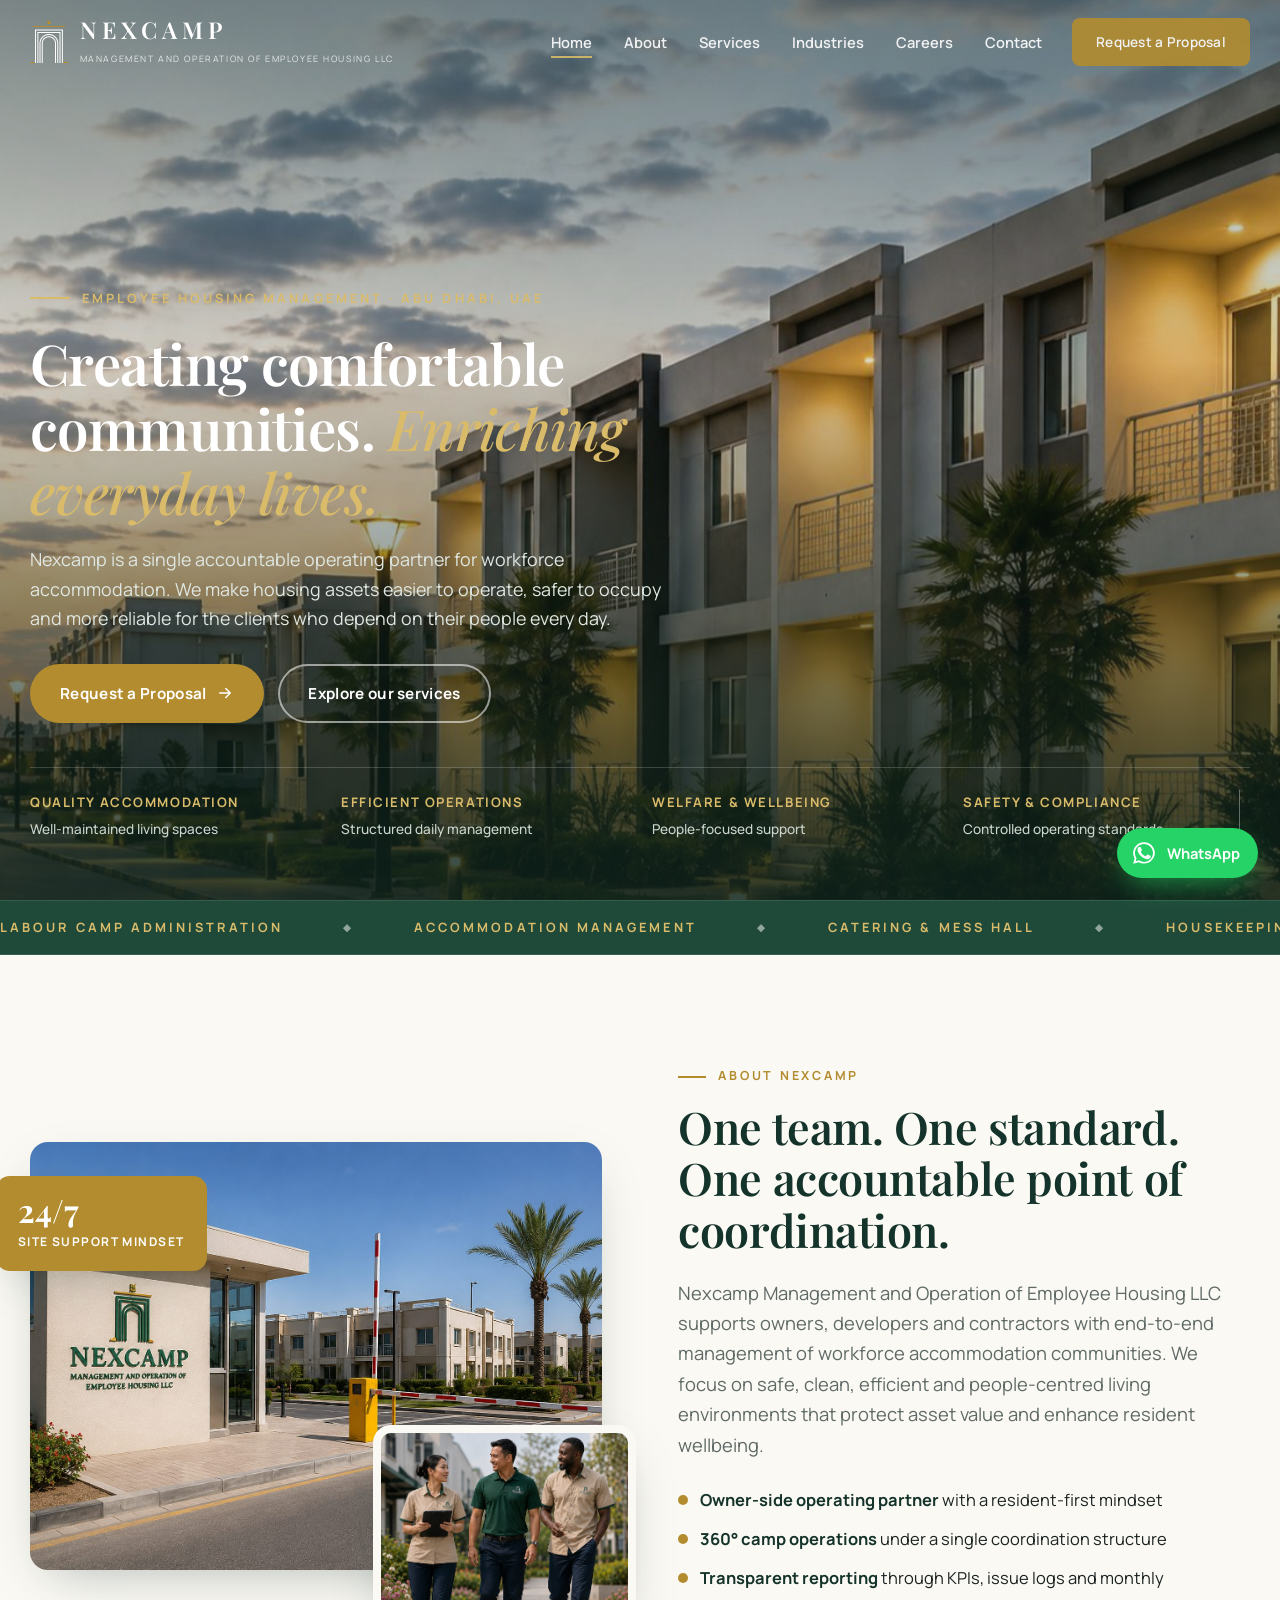
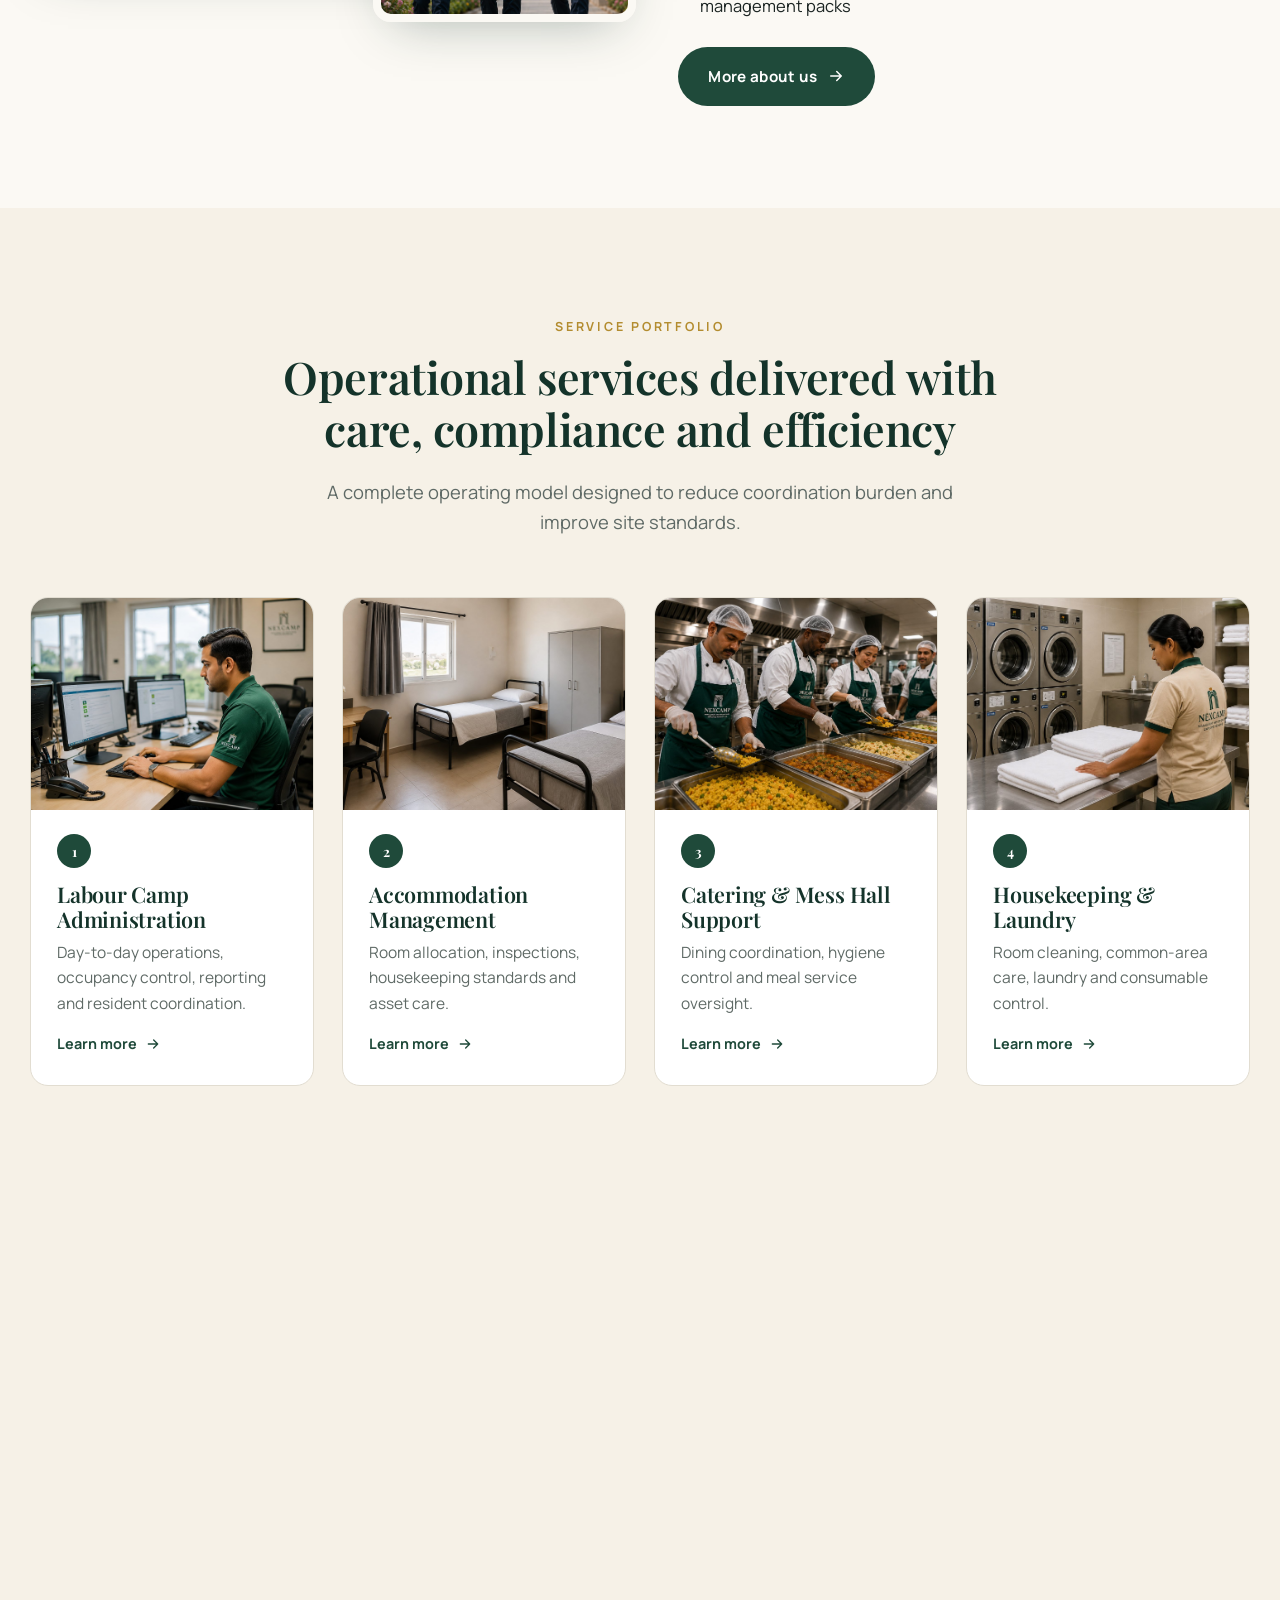
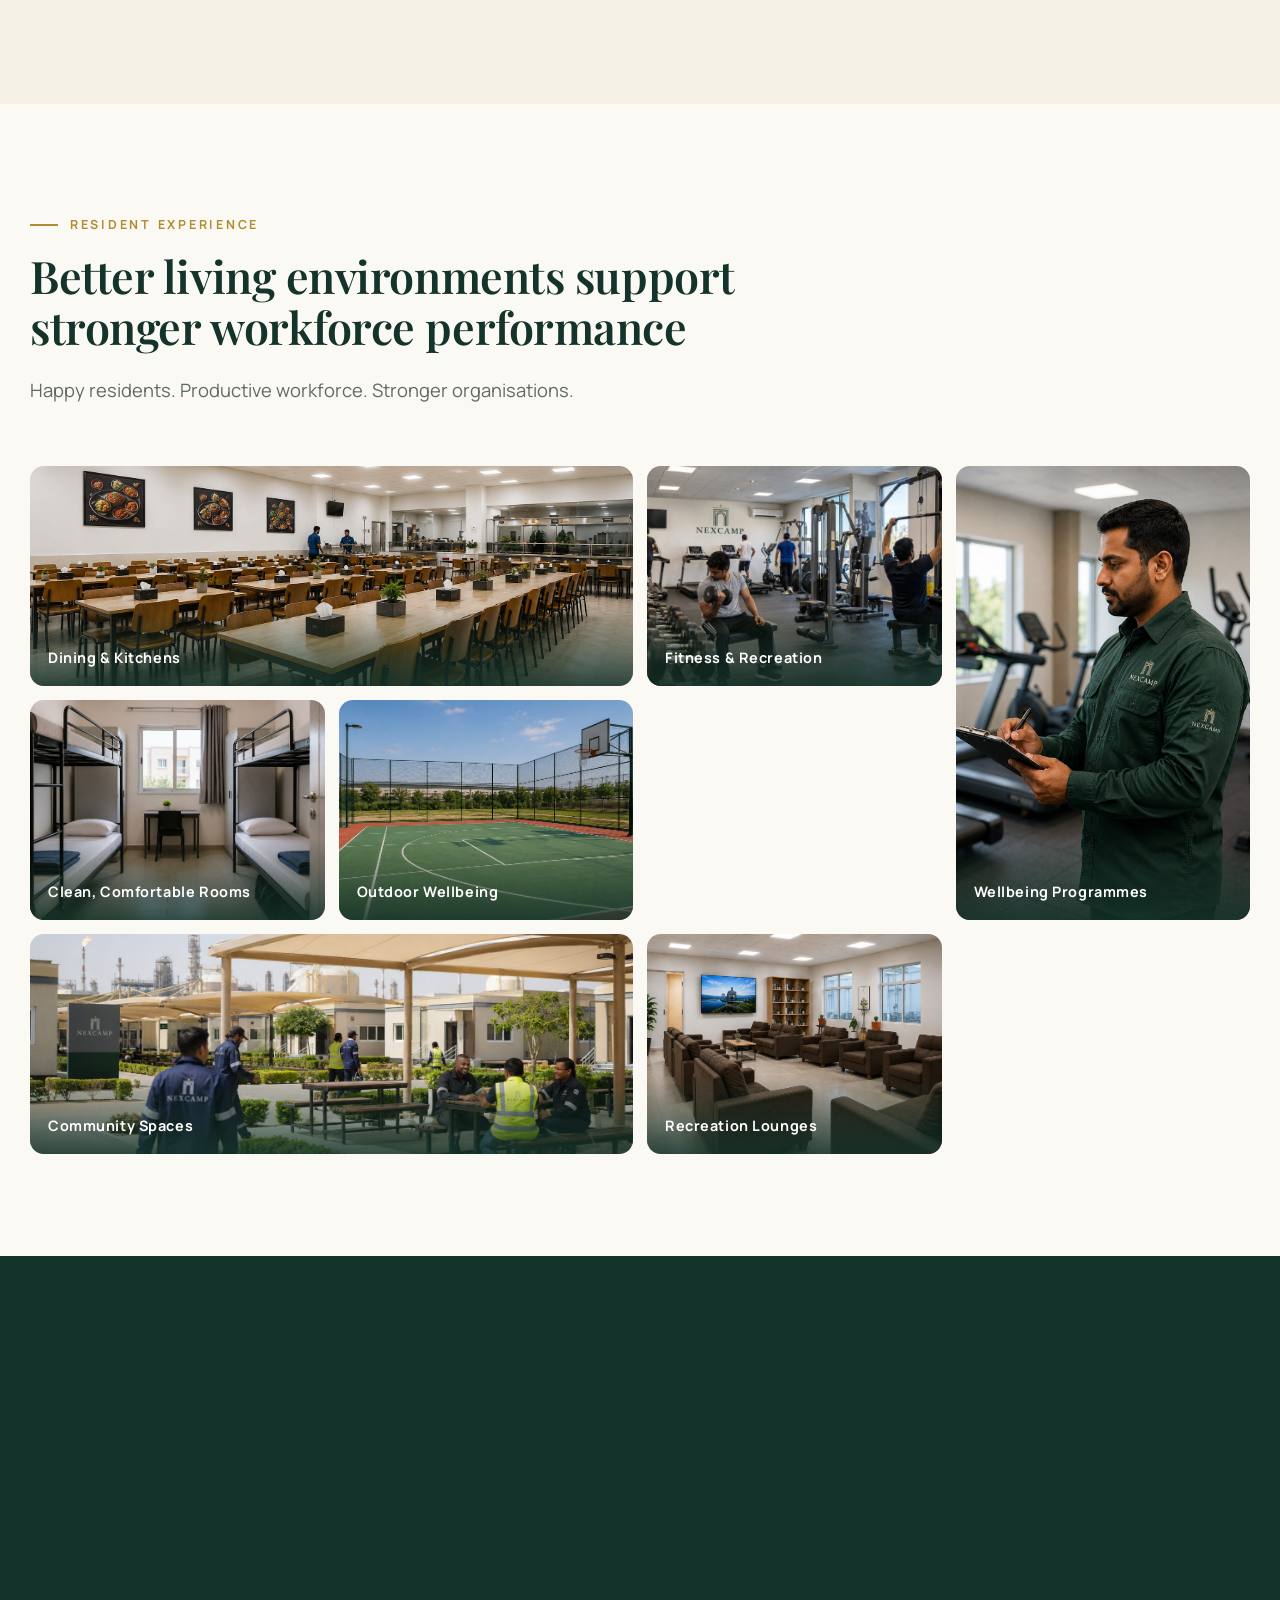
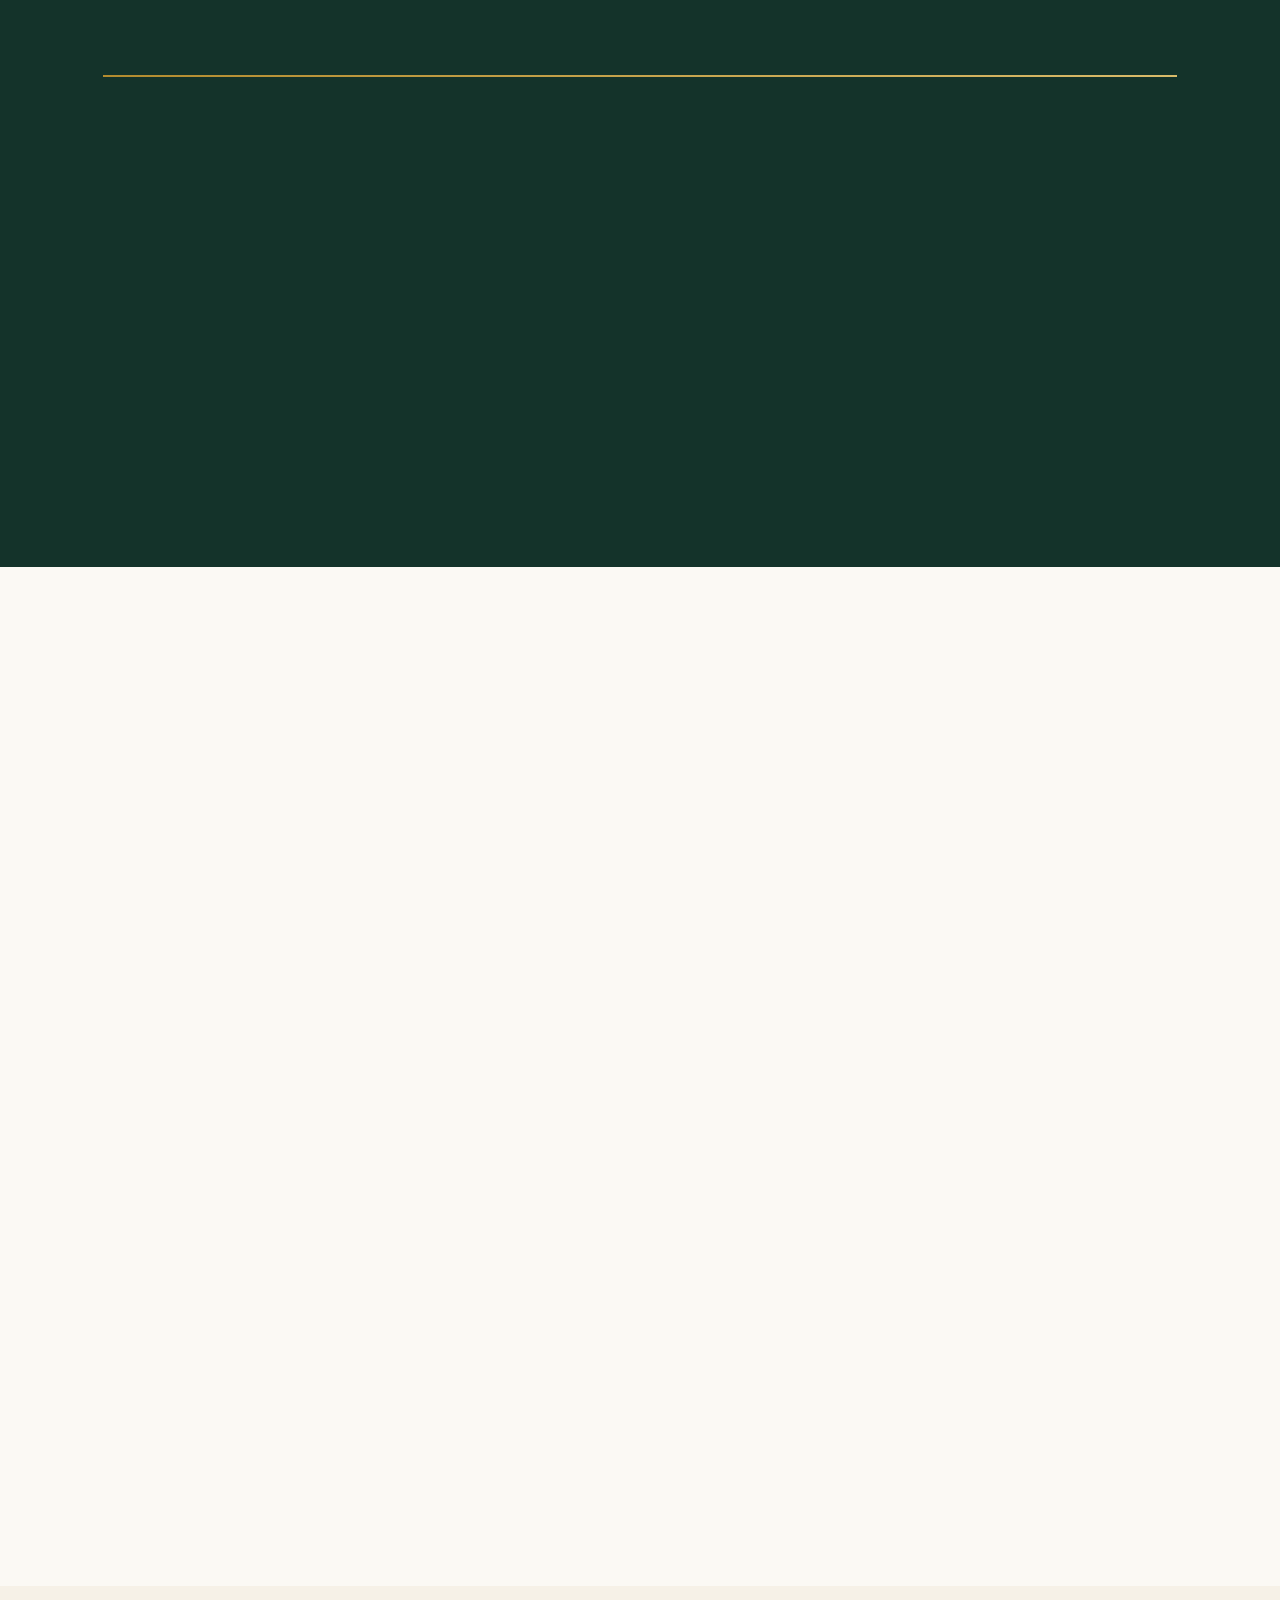
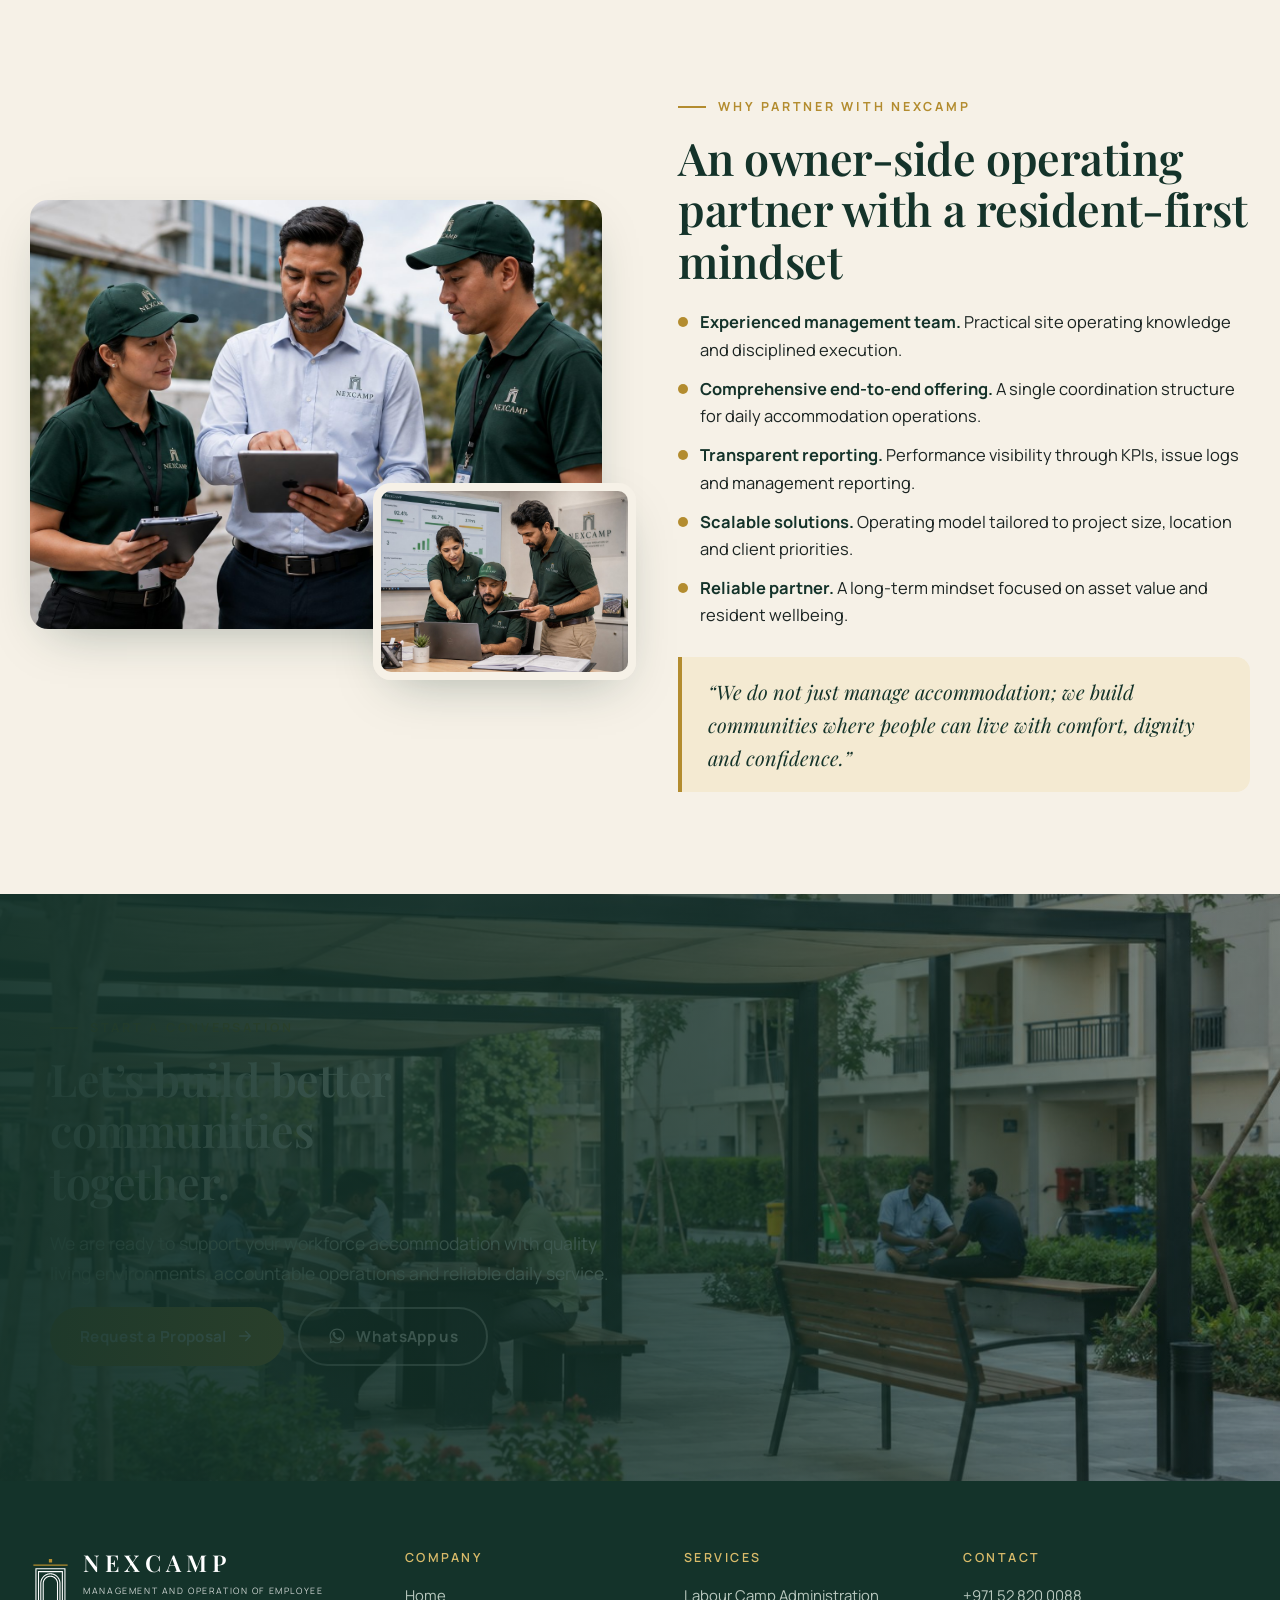
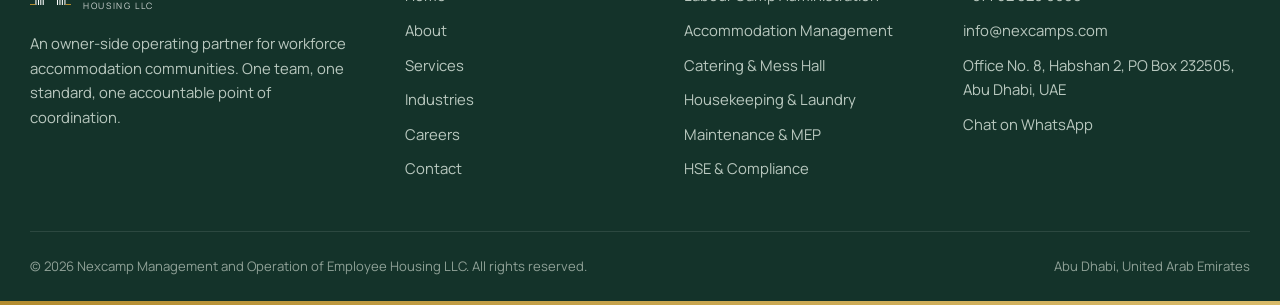
==== index.html @ 1eb3a74e "Nexcamp website launch" ====
<!DOCTYPE html>
<html lang="en">
<head>
<meta charset="utf-8">
<meta name="viewport" content="width=device-width, initial-scale=1">
<title>Nexcamp | Employee Housing Management & Camp Operations, Abu Dhabi UAE</title>
<meta name="description" content="Nexcamp delivers professional management and operation of employee housing communities across the UAE: camp administration, accommodation, catering, housekeeping, maintenance, HSE, security and waste management.">
<link rel="canonical" href="https://www.nexcamps.com/">
<meta property="og:type" content="website">
<meta property="og:site_name" content="Nexcamp">
<meta property="og:title" content="Nexcamp | Employee Housing Management & Camp Operations, Abu Dhabi UAE">
<meta property="og:description" content="Nexcamp delivers professional management and operation of employee housing communities across the UAE: camp administration, accommodation, catering, housekeeping, maintenance, HSE, security and waste management.">
<meta property="og:url" content="https://www.nexcamps.com/">
<meta property="og:image" content="https://www.nexcamps.com/img/camp-1.jpg">
<meta name="twitter:card" content="summary_large_image">
<meta name="theme-color" content="#1f4a3a">
<link rel="icon" type="image/png" sizes="32x32" href="img/brand/icon-32.png">
<link rel="apple-touch-icon" href="img/brand/icon-180.png">
<link rel="preconnect" href="https://fonts.googleapis.com">
<link rel="preconnect" href="https://fonts.gstatic.com" crossorigin>
<link href="https://fonts.googleapis.com/css2?family=Manrope:wght@400;500;600;700;800&family=Playfair+Display:ital,wght@0,500;0,600;0,700;1,500&display=swap" rel="stylesheet">
<link rel="stylesheet" href="css/style.css">
<script type="application/ld+json">
{"@context":"https://schema.org","@type":"Organization","name":"Nexcamp Management and Operation of Employee Housing LLC","alternateName":"Nexcamp","url":"https://www.nexcamps.com","logo":"https://www.nexcamps.com/img/brand/logo-full.png","email":"info@nexcamps.com","telephone":"+971528200088","address":{"@type":"PostalAddress","streetAddress":"Office No. 8, Habshan 2","postOfficeBoxNumber":"232505","addressLocality":"Abu Dhabi","addressCountry":"AE"},"areaServed":"United Arab Emirates","description":"Professional employee-housing management and integrated support services for workforce accommodation communities in the UAE."}
</script>
</head>
<body>

<header class="header">
  <div class="container">
    <a class="brand" href="index.html" aria-label="Nexcamp home">
      <img class="arch-light" src="img/brand/arch-white.svg" alt="" width="38" height="42">
      <img class="arch-dark" src="img/brand/arch.svg" alt="" width="38" height="42">
      <span><span class="wordmark">NEXCAMP</span><span class="tagline">Management and Operation of Employee Housing LLC</span></span>
    </a>
    <nav class="nav" aria-label="Main"><a href="index.html">Home</a><a href="about.html">About</a><a href="services.html">Services</a><a href="industries.html">Industries</a><a href="careers.html">Careers</a><a href="contact.html">Contact</a><a class="btn btn-gold" href="contact.html#enquiry">Request a Proposal</a></nav>
    <button class="burger" aria-label="Open menu" aria-expanded="false"><span></span><span></span><span></span></button>
  </div>
</header>
<div class="mobile-nav" aria-label="Mobile menu">
  <a href="index.html">Home</a><a href="about.html">About</a><a href="services.html">Services</a><a href="industries.html">Industries</a><a href="careers.html">Careers</a><a href="contact.html">Contact</a>
  <a class="btn btn-gold" href="contact.html#enquiry">Request a Proposal</a>
  <div class="contact-mini">+971 52 820 0088<br>info@nexcamps.com</div>
</div>

<section class="hero">
  <div class="media"><img src="img/camp-1.jpg" alt="Nexcamp-managed employee housing community at dusk" fetchpriority="high"></div>
  <div class="container content">
    <div class="kicker">Employee Housing Management · Abu Dhabi, UAE</div>
    <h1>Creating comfortable communities. <em>Enriching everyday lives.</em></h1>
    <p>Nexcamp is a single accountable operating partner for workforce accommodation. We make housing assets easier to operate, safer to occupy and more reliable for the clients who depend on their people every day.</p>
    <div class="btn-row">
      <a class="btn btn-gold" href="contact.html#enquiry">Request a Proposal <svg viewBox="0 0 24 24" fill="none" stroke="currentColor" stroke-width="2" stroke-linecap="round" stroke-linejoin="round"><path d="M5 12h14M13 6l6 6-6 6"/></svg></a>
      <a class="btn btn-outline" href="services.html">Explore our services</a>
    </div>
    <div class="hero-pillars">
      <div>Quality Accommodation<small>Well-maintained living spaces</small></div>
      <div>Efficient Operations<small>Structured daily management</small></div>
      <div>Welfare &amp; Wellbeing<small>People-focused support</small></div>
      <div>Safety &amp; Compliance<small>Controlled operating standards</small></div>
    </div>
  </div>
  <div class="scroll-hint" aria-hidden="true"></div>
</section>

<div class="strip" aria-hidden="true"><div class="track">
  <span>Labour Camp Administration</span><span>Accommodation Management</span><span>Catering &amp; Mess Hall</span><span>Housekeeping &amp; Laundry</span><span>Maintenance &amp; MEP</span><span>HSE &amp; Compliance</span><span>Security &amp; Access</span><span>Waste Management</span>
  <span>Labour Camp Administration</span><span>Accommodation Management</span><span>Catering &amp; Mess Hall</span><span>Housekeeping &amp; Laundry</span><span>Maintenance &amp; MEP</span><span>HSE &amp; Compliance</span><span>Security &amp; Access</span><span>Waste Management</span>
</div></div>

<section class="section">
  <div class="container split">
    <div class="photo-stack reveal">
      <div class="main"><img src="img/entrance.jpg" alt="Nexcamp camp entrance and gatehouse"></div>
      <div class="small"><img src="img/staff-pic.jpg" alt="Nexcamp site team"></div>
      <div class="badge"><strong>24/7</strong><span>Site support mindset</span></div>
    </div>
    <div class="text reveal d2">
      <span class="eyebrow">About Nexcamp</span>
      <h2>One team. One standard. One accountable point of coordination.</h2>
      <p class="lead">Nexcamp Management and Operation of Employee Housing LLC supports owners, developers and contractors with end-to-end management of workforce accommodation communities. We focus on safe, clean, efficient and people-centred living environments that protect asset value and enhance resident wellbeing.</p>
      <ul class="checklist">
        <li><span><strong>Owner-side operating partner</strong> with a resident-first mindset</span></li>
        <li><span><strong>360° camp operations</strong> under a single coordination structure</span></li>
        <li><span><strong>Transparent reporting</strong> through KPIs, issue logs and monthly management packs</span></li>
      </ul>
      <div class="btn-row" style="margin-top:28px"><a class="btn btn-green" href="about.html">More about us <svg viewBox="0 0 24 24" fill="none" stroke="currentColor" stroke-width="2" stroke-linecap="round" stroke-linejoin="round"><path d="M5 12h14M13 6l6 6-6 6"/></svg></a></div>
    </div>
  </div>
</section>

<section class="section bg-cream">
  <div class="container">
    <div class="section-head center reveal">
      <span class="eyebrow">Service Portfolio</span>
      <h2>Operational services delivered with care, compliance and efficiency</h2>
      <p class="lead">A complete operating model designed to reduce coordination burden and improve site standards.</p>
    </div>
    <div class="grid grid-4">
      <a class="card reveal d1" href="services.html#administration">
        <div class="thumb"><img src="img/camp-office.jpg" alt="Labour Camp Administration" loading="lazy"></div>
        <div class="body"><span class="num">1</span><h3>Labour Camp Administration</h3><p>Day-to-day operations, occupancy control, reporting and resident coordination.</p><span class="more">Learn more <svg viewBox="0 0 24 24" fill="none" stroke="currentColor" stroke-width="2" stroke-linecap="round" stroke-linejoin="round"><path d="M5 12h14M13 6l6 6-6 6"/></svg></span></div>
      </a>
      <a class="card reveal d2" href="services.html#accommodation">
        <div class="thumb"><img src="img/room-1.jpg" alt="Accommodation Management" loading="lazy"></div>
        <div class="body"><span class="num">2</span><h3>Accommodation Management</h3><p>Room allocation, inspections, housekeeping standards and asset care.</p><span class="more">Learn more <svg viewBox="0 0 24 24" fill="none" stroke="currentColor" stroke-width="2" stroke-linecap="round" stroke-linejoin="round"><path d="M5 12h14M13 6l6 6-6 6"/></svg></span></div>
      </a>
      <a class="card reveal d3" href="services.html#catering">
        <div class="thumb"><img src="img/kitchen-counter.jpg" alt="Catering & Mess Hall Support" loading="lazy"></div>
        <div class="body"><span class="num">3</span><h3>Catering & Mess Hall Support</h3><p>Dining coordination, hygiene control and meal service oversight.</p><span class="more">Learn more <svg viewBox="0 0 24 24" fill="none" stroke="currentColor" stroke-width="2" stroke-linecap="round" stroke-linejoin="round"><path d="M5 12h14M13 6l6 6-6 6"/></svg></span></div>
      </a>
      <a class="card reveal d4" href="services.html#housekeeping">
        <div class="thumb"><img src="img/laundry.jpg" alt="Housekeeping & Laundry" loading="lazy"></div>
        <div class="body"><span class="num">4</span><h3>Housekeeping & Laundry</h3><p>Room cleaning, common-area care, laundry and consumable control.</p><span class="more">Learn more <svg viewBox="0 0 24 24" fill="none" stroke="currentColor" stroke-width="2" stroke-linecap="round" stroke-linejoin="round"><path d="M5 12h14M13 6l6 6-6 6"/></svg></span></div>
      </a>
      <a class="card reveal d1" href="services.html#maintenance">
        <div class="thumb"><img src="img/mep.jpg" alt="Maintenance & MEP Support" loading="lazy"></div>
        <div class="body"><span class="num">5</span><h3>Maintenance & MEP Support</h3><p>MEP support, preventive maintenance, repairs and utilities monitoring.</p><span class="more">Learn more <svg viewBox="0 0 24 24" fill="none" stroke="currentColor" stroke-width="2" stroke-linecap="round" stroke-linejoin="round"><path d="M5 12h14M13 6l6 6-6 6"/></svg></span></div>
      </a>
      <a class="card reveal d2" href="services.html#hse">
        <div class="thumb"><img src="img/img-1.jpg" alt="HSE & Compliance Support" loading="lazy"></div>
        <div class="body"><span class="num">6</span><h3>HSE & Compliance Support</h3><p>Camp rules, welfare standards, inspections and emergency readiness.</p><span class="more">Learn more <svg viewBox="0 0 24 24" fill="none" stroke="currentColor" stroke-width="2" stroke-linecap="round" stroke-linejoin="round"><path d="M5 12h14M13 6l6 6-6 6"/></svg></span></div>
      </a>
      <a class="card reveal d3" href="services.html#security">
        <div class="thumb"><img src="img/security.jpg" alt="Security & Access Coordination" loading="lazy"></div>
        <div class="body"><span class="num">7</span><h3>Security & Access Coordination</h3><p>Gate control, visitor management and security coordination.</p><span class="more">Learn more <svg viewBox="0 0 24 24" fill="none" stroke="currentColor" stroke-width="2" stroke-linecap="round" stroke-linejoin="round"><path d="M5 12h14M13 6l6 6-6 6"/></svg></span></div>
      </a>
      <a class="card reveal d4" href="services.html#waste">
        <div class="thumb"><img src="img/waste-management.jpg" alt="Waste Management & Hygiene" loading="lazy"></div>
        <div class="body"><span class="num">8</span><h3>Waste Management & Hygiene</h3><p>Waste collection, sanitation, pest-control support and environmental cleanliness.</p><span class="more">Learn more <svg viewBox="0 0 24 24" fill="none" stroke="currentColor" stroke-width="2" stroke-linecap="round" stroke-linejoin="round"><path d="M5 12h14M13 6l6 6-6 6"/></svg></span></div>
      </a></div>
  </div>
</section>

<section class="section">
  <div class="container">
    <div class="section-head reveal">
      <span class="eyebrow">Resident Experience</span>
      <h2>Better living environments support stronger workforce performance</h2>
      <p class="lead">Happy residents. Productive workforce. Stronger organisations.</p>
    </div>
    <div class="mosaic reveal">
      <figure class="wide"><img src="img/dining-room-1.jpg" alt="Dining hall" loading="lazy"><figcaption>Dining &amp; Kitchens</figcaption></figure>
      <figure><img src="img/gym-2.jpg" alt="Fitness facility" loading="lazy"><figcaption>Fitness &amp; Recreation</figcaption></figure>
      <figure class="tall"><img src="img/gym.jpg" alt="Gym supervised by Nexcamp staff" loading="lazy"><figcaption>Wellbeing Programmes</figcaption></figure>
      <figure><img src="img/room-2.jpg" alt="Resident room" loading="lazy"><figcaption>Clean, Comfortable Rooms</figcaption></figure>
      <figure><img src="img/play-area.jpg" alt="Outdoor sports court" loading="lazy"><figcaption>Outdoor Wellbeing</figcaption></figure>
      <figure class="wide"><img src="img/community-space-1.jpg" alt="Shaded community seating" loading="lazy"><figcaption>Community Spaces</figcaption></figure>
      <figure><img src="img/recreation.jpg" alt="Recreation lounge" loading="lazy"><figcaption>Recreation Lounges</figcaption></figure>
    </div>
  </div>
</section>

<section class="section bg-green">
  <div class="container">
    <div class="section-head reveal">
      <span class="eyebrow">Management Approach</span>
      <h2>A practical operating system for reliable daily performance</h2>
      <p class="lead">A disciplined management cycle creates confidence from day one and drives measurable improvement over time.</p>
    </div>
    <div class="process">
      <div class="step reveal d1"><div class="dot">1</div><h3>Mobilise</h3><p>Site survey, handover plan, team deployment and baseline condition review.</p><div class="thumb"><img src="img/entrance.jpg" alt="" loading="lazy"></div></div>
      <div class="step reveal d2"><div class="dot">2</div><h3>Stabilise</h3><p>Daily routines, resident coordination, housekeeping standards and maintenance priorities.</p><div class="thumb"><img src="img/img-1.jpg" alt="" loading="lazy"></div></div>
      <div class="step reveal d3"><div class="dot">3</div><h3>Control</h3><p>Reporting cadence, KPI tracking, cost visibility and authority coordination.</p><div class="thumb"><img src="img/mep.jpg" alt="" loading="lazy"></div></div>
      <div class="step reveal d4"><div class="dot">4</div><h3>Improve</h3><p>Corrective actions, service upgrades and resident-experience enhancement.</p><div class="thumb"><img src="img/waste-management.jpg" alt="" loading="lazy"></div></div>
    </div>
  </div>
</section>

<section class="section">
  <div class="container">
    <div class="section-head center reveal">
      <span class="eyebrow">Industries We Support</span>
      <h2>Employee housing solutions for workforce-intensive sectors</h2>
    </div>
    <div class="industries"><a class="ind reveal d1" href="industries.html#construction"><img src="img/construction-site-camp.jpg" alt="Construction workforce accommodation" loading="lazy"><div class="cap"><h3>Construction</h3><p>Project delivery and major construction sites</p></div></a><a class="ind reveal d2" href="industries.html#oil-and-gas"><img src="img/oil-gas-camp.jpg" alt="Oil & Gas workforce accommodation" loading="lazy"><div class="cap"><h3>Oil & Gas</h3><p>Remote and industrial workforce communities</p></div></a><a class="ind reveal d3" href="industries.html#infrastructure"><img src="img/infrastructure.jpg" alt="Infrastructure workforce accommodation" loading="lazy"><div class="cap"><h3>Infrastructure</h3><p>Large, multi-stakeholder delivery programmes</p></div></a><a class="ind reveal d1" href="industries.html#industrial-projects"><img src="img/industrial.jpg" alt="Industrial Projects workforce accommodation" loading="lazy"><div class="cap"><h3>Industrial Projects</h3><p>Manufacturing and process facilities</p></div></a><a class="ind reveal d2" href="industries.html#logistics"><img src="img/logistics.jpg" alt="Logistics workforce accommodation" loading="lazy"><div class="cap"><h3>Logistics</h3><p>Transport depots and operational hubs</p></div></a><a class="ind reveal d3" href="industries.html#remote-workforce-sites"><img src="img/remote-site.jpg" alt="Remote Workforce Sites workforce accommodation" loading="lazy"><div class="cap"><h3>Remote Workforce Sites</h3><p>Distributed workforce and site camps</p></div></a></div>
  </div>
</section>

<section class="section bg-cream">
  <div class="container split reverse">
    <div class="photo-stack reveal">
      <div class="main"><img src="img/management.jpg" alt="Nexcamp management team reviewing site plans"></div>
      <div class="small"><img src="img/kpi-track.jpg" alt="KPI dashboard review"></div>
    </div>
    <div class="text reveal d2">
      <span class="eyebrow">Why Partner With Nexcamp</span>
      <h2>An owner-side operating partner with a resident-first mindset</h2>
      <ul class="checklist">
        <li><span><strong>Experienced management team.</strong> Practical site operating knowledge and disciplined execution.</span></li>
        <li><span><strong>Comprehensive end-to-end offering.</strong> A single coordination structure for daily accommodation operations.</span></li>
        <li><span><strong>Transparent reporting.</strong> Performance visibility through KPIs, issue logs and management reporting.</span></li>
        <li><span><strong>Scalable solutions.</strong> Operating model tailored to project size, location and client priorities.</span></li>
        <li><span><strong>Reliable partner.</strong> A long-term mindset focused on asset value and resident wellbeing.</span></li>
      </ul>
      <blockquote class="quote" style="margin:28px 0 0">“We do not just manage accommodation; we build communities where people can live with comfort, dignity and confidence.”</blockquote>
    </div>
  </div>
</section>


<section class="cta-band">
  <img src="img/community-space.jpg" alt="">
  <div class="container">
    <span class="eyebrow">Start a conversation</span>
    <h2>Let’s build better communities together.</h2>
    <p>We are ready to support your workforce accommodation with quality living environments, accountable operations and reliable daily service.</p>
    <div class="btn-row">
      <a class="btn btn-gold" href="contact.html#enquiry">Request a Proposal <svg viewBox="0 0 24 24" fill="none" stroke="currentColor" stroke-width="2" stroke-linecap="round" stroke-linejoin="round"><path d="M5 12h14M13 6l6 6-6 6"/></svg></a>
      <a class="btn btn-outline" href="https://wa.me/971528200088?text=Hello%20Nexcamp%2C%20I%20would%20like%20to%20discuss%20employee%20housing%20management." target="_blank" rel="noopener"><svg viewBox="0 0 24 24" fill="currentColor"><path d="M17.5 14.4c-.3-.1-1.8-.9-2-1-.3-.1-.5-.1-.7.1-.2.3-.8 1-.9 1.2-.2.2-.3.2-.6.1-.3-.1-1.3-.5-2.4-1.5-.9-.8-1.5-1.8-1.7-2.1-.2-.3 0-.5.1-.6l.4-.5c.1-.2.2-.3.3-.5.1-.2 0-.4 0-.5l-.9-2.2c-.2-.6-.5-.5-.7-.5h-.6c-.2 0-.5.1-.8.4-.3.3-1 1-1 2.5s1.1 2.9 1.2 3.1c.1.2 2.1 3.2 5.1 4.5.7.3 1.3.5 1.7.6.7.2 1.4.2 1.9.1.6-.1 1.8-.7 2-1.4.2-.7.2-1.3.2-1.4-.1-.1-.3-.2-.6-.4zM12 2C6.5 2 2 6.5 2 12c0 1.8.5 3.5 1.3 5L2 22l5.2-1.4c1.5.8 3.1 1.2 4.8 1.2 5.5 0 10-4.5 10-10S17.5 2 12 2zm0 18.2c-1.5 0-3-.4-4.3-1.2l-.3-.2-3.1.8.8-3-.2-.3C4 15 3.7 13.5 3.7 12c0-4.6 3.7-8.3 8.3-8.3s8.3 3.7 8.3 8.3-3.7 8.2-8.3 8.2z"/></svg> WhatsApp us</a>
    </div>
  </div>
</section>


<footer class="footer">
  <div class="container">
    <div class="top">
      <div>
        <a class="brand" href="index.html"><img src="img/brand/arch-white.svg" alt="" width="42" height="46"><span><span class="wordmark">NEXCAMP</span><span class="tagline">Management and Operation of Employee Housing LLC</span></span></a>
        <p>An owner-side operating partner for workforce accommodation communities. One team, one standard, one accountable point of coordination.</p>
      </div>
      <div>
        <h4>Company</h4>
        <ul><li><a href="index.html">Home</a></li><li><a href="about.html">About</a></li><li><a href="services.html">Services</a></li><li><a href="industries.html">Industries</a></li><li><a href="careers.html">Careers</a></li><li><a href="contact.html">Contact</a></li></ul>
      </div>
      <div>
        <h4>Services</h4>
        <ul>
          <li><a href="services.html#administration">Labour Camp Administration</a></li>
          <li><a href="services.html#accommodation">Accommodation Management</a></li>
          <li><a href="services.html#catering">Catering &amp; Mess Hall</a></li>
          <li><a href="services.html#housekeeping">Housekeeping &amp; Laundry</a></li>
          <li><a href="services.html#maintenance">Maintenance &amp; MEP</a></li>
          <li><a href="services.html#hse">HSE &amp; Compliance</a></li>
        </ul>
      </div>
      <div>
        <h4>Contact</h4>
        <ul>
          <li><a href="tel:+971528200088">+971 52 820 0088</a></li>
          <li><a href="mailto:info@nexcamps.com">info@nexcamps.com</a></li>
          <li>Office No. 8, Habshan 2, PO Box 232505, Abu Dhabi, UAE</li>
          <li><a href="https://wa.me/971528200088?text=Hello%20Nexcamp%2C%20I%20would%20like%20to%20discuss%20employee%20housing%20management." target="_blank" rel="noopener">Chat on WhatsApp</a></li>
        </ul>
      </div>
    </div>
    <div class="bottom">
      <span>© <span data-year></span> Nexcamp Management and Operation of Employee Housing LLC. All rights reserved.</span>
      <span>Abu Dhabi, United Arab Emirates</span>
    </div>
  </div>
  <div class="gold-line"></div>
</footer>
<a class="wa-float" href="https://wa.me/971528200088?text=Hello%20Nexcamp%2C%20I%20would%20like%20to%20discuss%20employee%20housing%20management." target="_blank" rel="noopener" aria-label="Chat with Nexcamp on WhatsApp"><svg viewBox="0 0 24 24" fill="currentColor"><path d="M17.5 14.4c-.3-.1-1.8-.9-2-1-.3-.1-.5-.1-.7.1-.2.3-.8 1-.9 1.2-.2.2-.3.2-.6.1-.3-.1-1.3-.5-2.4-1.5-.9-.8-1.5-1.8-1.7-2.1-.2-.3 0-.5.1-.6l.4-.5c.1-.2.2-.3.3-.5.1-.2 0-.4 0-.5l-.9-2.2c-.2-.6-.5-.5-.7-.5h-.6c-.2 0-.5.1-.8.4-.3.3-1 1-1 2.5s1.1 2.9 1.2 3.1c.1.2 2.1 3.2 5.1 4.5.7.3 1.3.5 1.7.6.7.2 1.4.2 1.9.1.6-.1 1.8-.7 2-1.4.2-.7.2-1.3.2-1.4-.1-.1-.3-.2-.6-.4zM12 2C6.5 2 2 6.5 2 12c0 1.8.5 3.5 1.3 5L2 22l5.2-1.4c1.5.8 3.1 1.2 4.8 1.2 5.5 0 10-4.5 10-10S17.5 2 12 2zm0 18.2c-1.5 0-3-.4-4.3-1.2l-.3-.2-3.1.8.8-3-.2-.3C4 15 3.7 13.5 3.7 12c0-4.6 3.7-8.3 8.3-8.3s8.3 3.7 8.3 8.3-3.7 8.2-8.3 8.2z"/></svg><span>WhatsApp</span></a>
<button class="to-top" aria-label="Back to top"><svg viewBox="0 0 24 24" fill="none" stroke="currentColor" stroke-width="2.2" stroke-linecap="round" stroke-linejoin="round"><path d="M12 19V5M5 12l7-7 7 7"/></svg></button>
<script src="js/main.js"></script>
</body>
</html>
---- css/style.css ----
/* ============================================================
   NEXCAMP — Management and Operation of Employee Housing LLC
   Site stylesheet
   ============================================================ */

:root {
  --green: #1f4a3a;
  --green-deep: #14332a;
  --green-soft: #2b6a52;
  --green-tint: #e6efe9;
  --gold: #b38c2f;
  --gold-light: #d9bb6a;
  --gold-tint: #f4ead2;
  --cream: #f6f1e7;
  --ivory: #fbf9f4;
  --white: #ffffff;
  --ink: #1b2422;
  --muted: #5f6a66;
  --line: #e2ddd1;
  --shadow: 0 18px 50px -20px rgba(20, 51, 42, .35);
  --radius: 18px;
  --serif: "Playfair Display", "Georgia", serif;
  --sans: "Manrope", "Segoe UI", Helvetica, Arial, sans-serif;
  --max: 1220px;
  --ease: cubic-bezier(.2, .7, .2, 1);
}

*, *::before, *::after { box-sizing: border-box; }
html { scroll-behavior: smooth; -webkit-text-size-adjust: 100%; }
body {
  margin: 0;
  font-family: var(--sans);
  font-size: 16.5px;
  line-height: 1.65;
  color: var(--ink);
  background: var(--ivory);
  overflow-x: hidden;
}
img { max-width: 100%; display: block; }
a { color: inherit; text-decoration: none; }
h1, h2, h3, h4 { font-family: var(--serif); font-weight: 600; line-height: 1.15; margin: 0 0 .5em; color: var(--green-deep); letter-spacing: -.01em; }
h1 { font-size: clamp(2.3rem, 5vw, 4rem); }
h2 { font-size: clamp(1.9rem, 3.6vw, 2.8rem); }
h3 { font-size: 1.35rem; }
p { margin: 0 0 1.1em; }
.container { width: min(var(--max), calc(100% - 40px)); margin-inline: auto; }
.section { padding: clamp(64px, 8vw, 110px) 0; }
.section.tight { padding: clamp(44px, 5vw, 70px) 0; }
.bg-cream { background: var(--cream); }
.bg-green { background: var(--green-deep); color: #e9efe9; }
.bg-green h2, .bg-green h3, .bg-green h4 { color: #fff; }
.bg-green .eyebrow { color: var(--gold-light); }
.bg-green p { color: #cfdad3; }

/* ---------- Typography helpers ---------- */
.eyebrow {
  display: inline-flex; align-items: center; gap: 12px;
  font-size: .78rem; letter-spacing: .22em; text-transform: uppercase; font-weight: 700; color: var(--gold);
  margin-bottom: 14px;
}
.eyebrow::before { content: ""; width: 28px; height: 2px; background: currentColor; }
.lead { font-size: 1.15rem; color: var(--muted); max-width: 62ch; }
.center { text-align: center; }
.center .eyebrow::before { display: none; }
.center .lead { margin-inline: auto; }
.section-head { margin-bottom: clamp(36px, 5vw, 60px); max-width: 780px; }
.section-head.center { margin-inline: auto; }

/* ---------- Buttons ---------- */
.btn {
  display: inline-flex; align-items: center; gap: 10px;
  padding: 15px 28px; border-radius: 999px; font-weight: 700; font-size: .95rem; letter-spacing: .02em;
  border: 2px solid transparent; cursor: pointer; transition: transform .25s var(--ease), background .25s, color .25s, box-shadow .25s;
  font-family: var(--sans);
}
.btn svg { width: 18px; height: 18px; }
.btn-gold { background: var(--gold); color: #fff; }
.btn-gold:hover { background: #9d7a27; transform: translateY(-2px); box-shadow: 0 12px 24px -10px rgba(179,140,47,.6); }
.btn-green { background: var(--green); color: #fff; }
.btn-green:hover { background: var(--green-deep); transform: translateY(-2px); }
.btn-outline { border-color: rgba(255,255,255,.55); color: #fff; }
.btn-outline:hover { background: #fff; color: var(--green-deep); }
.btn-outline-green { border-color: var(--green); color: var(--green); }
.btn-outline-green:hover { background: var(--green); color: #fff; }
.btn-row { display: flex; gap: 14px; flex-wrap: wrap; }

/* ---------- Header ---------- */
.header {
  position: fixed; inset: 0 0 auto 0; z-index: 100;
  padding: 18px 0; transition: background .35s, padding .35s, box-shadow .35s;
}
.header .container { display: flex; align-items: center; justify-content: space-between; gap: 24px; }
.brand { display: flex; align-items: center; gap: 12px; color: #fff; }
.brand img { height: 42px; width: auto; }
.brand .wordmark { font-family: var(--serif); font-size: 1.45rem; letter-spacing: .22em; font-weight: 600; line-height: 1; }
.brand .tagline { display: block; font-family: var(--sans); font-size: .55rem; letter-spacing: .18em; text-transform: uppercase; opacity: .8; margin-top: 5px; }
.brand .arch-dark { display: none; }
.nav { display: flex; align-items: center; gap: 4px; }
.nav a { padding: 10px 14px; font-weight: 600; font-size: .92rem; color: #fff; opacity: .9; border-radius: 8px; position: relative; }
.nav a::after { content: ""; position: absolute; left: 14px; right: 14px; bottom: 6px; height: 2px; background: var(--gold-light); transform: scaleX(0); transform-origin: left; transition: transform .3s var(--ease); }
.nav a:hover::after, .nav a.active::after { transform: scaleX(1); }
.nav .btn { margin-left: 12px; padding: 11px 22px; font-size: .85rem; }
.header.solid, .header.inner { background: rgba(251,249,244,.94); backdrop-filter: blur(12px); box-shadow: 0 6px 30px -18px rgba(0,0,0,.35); padding: 10px 0; }
.header.solid .brand, .header.inner .brand, .header.solid .nav a, .header.inner .nav a { color: var(--green-deep); }
.header.solid .brand .arch-dark, .header.inner .brand .arch-dark { display: block; }
.header.solid .brand .arch-light, .header.inner .brand .arch-light { display: none; }
.header.solid .nav a::after, .header.inner .nav a::after { background: var(--gold); }
.header.solid .nav .btn, .header.inner .nav .btn { color: #fff; }
.burger { display: none; width: 44px; height: 44px; border: 0; background: transparent; cursor: pointer; flex-direction: column; justify-content: center; gap: 6px; align-items: center; }
.burger span { width: 26px; height: 2px; background: #fff; transition: .3s; }
.header.solid .burger span, .header.inner .burger span { background: var(--green-deep); }
.mobile-nav { position: fixed; inset: 0; background: var(--green-deep); z-index: 99; display: flex; flex-direction: column; justify-content: center; padding: 40px; transform: translateX(100%); transition: transform .4s var(--ease); }
.mobile-nav.open { transform: none; }
.mobile-nav a { color: #fff; font-family: var(--serif); font-size: 2rem; padding: 12px 0; border-bottom: 1px solid rgba(255,255,255,.1); }
.mobile-nav .btn { font-family: var(--sans); font-size: 1rem; margin-top: 30px; border-bottom: 0; align-self: flex-start; }
.mobile-nav .contact-mini { margin-top: 30px; color: #b9c8bf; font-size: .95rem; }
body.menu-open { overflow: hidden; }
body.menu-open .burger span:nth-child(1) { transform: translateY(8px) rotate(45deg); }
body.menu-open .burger span:nth-child(2) { opacity: 0; }
body.menu-open .burger span:nth-child(3) { transform: translateY(-8px) rotate(-45deg); }
body.menu-open .burger span { background: #fff !important; }

/* ---------- Hero ---------- */
.hero { position: relative; min-height: 100svh; display: grid; align-items: end; color: #fff; overflow: hidden; }
.hero .media { position: absolute; inset: 0; }
.hero .media img { width: 100%; height: 100%; object-fit: cover; animation: kenburns 22s ease-out forwards; }
@keyframes kenburns { from { transform: scale(1.08); } to { transform: scale(1); } }
.hero .media::after { content: ""; position: absolute; inset: 0; background: linear-gradient(180deg, rgba(15,36,29,.45) 0%, rgba(15,36,29,.15) 40%, rgba(15,36,29,.85) 100%); }
.hero .content { position: relative; padding: 130px 0 60px; }
.hero .kicker { display: inline-flex; align-items: center; gap: 12px; font-size: .8rem; letter-spacing: .24em; text-transform: uppercase; color: var(--gold-light); font-weight: 700; margin-bottom: 22px; }
.hero .kicker::before { content: ""; width: 40px; height: 2px; background: var(--gold-light); }
.hero h1 { color: #fff; max-width: 22ch; margin-bottom: 20px; font-size: clamp(2.2rem, 4.4vw, 3.7rem); }
.hero h1 em { font-style: italic; color: var(--gold-light); font-weight: 500; }
.hero p { font-size: 1.12rem; max-width: 58ch; color: #dfe7e2; margin-bottom: 30px; }
.hero-pillars { position: relative; border-top: 1px solid rgba(255,255,255,.18); margin-top: 44px; padding-top: 24px; display: grid; grid-template-columns: repeat(4, 1fr); gap: 24px; }
.hero-pillars div { font-size: .82rem; letter-spacing: .12em; text-transform: uppercase; font-weight: 700; color: var(--gold-light); }
.hero-pillars small { display: block; text-transform: none; letter-spacing: 0; font-weight: 500; color: #c9d5cd; font-size: .85rem; margin-top: 4px; }
.scroll-hint { position: absolute; right: 40px; bottom: 40px; width: 1px; height: 70px; background: rgba(255,255,255,.35); overflow: hidden; }
.scroll-hint::after { content: ""; position: absolute; left: 0; top: -70px; width: 1px; height: 70px; background: var(--gold-light); animation: drop 2.2s infinite; }
@keyframes drop { to { top: 70px; } }

/* Page hero (inner pages) */
.page-hero { position: relative; min-height: 62vh; display: grid; align-items: end; color: #fff; overflow: hidden; }
.page-hero .media { position: absolute; inset: 0; }
.page-hero .media img { width: 100%; height: 100%; object-fit: cover; }
.page-hero .media::after { content: ""; position: absolute; inset: 0; background: linear-gradient(180deg, rgba(20,51,42,.55), rgba(20,51,42,.85)); }
.page-hero .content { position: relative; padding: 150px 0 70px; }
.page-hero h1 { color: #fff; margin-bottom: 14px; }
.page-hero p { color: #d5dfd9; font-size: 1.12rem; max-width: 60ch; margin: 0; }
.crumbs { font-size: .8rem; letter-spacing: .12em; text-transform: uppercase; color: var(--gold-light); margin-bottom: 18px; font-weight: 700; }
.crumbs span { opacity: .6; margin: 0 8px; }

/* ---------- Grids & cards ---------- */
.grid { display: grid; gap: 28px; }
.grid-2 { grid-template-columns: repeat(2, 1fr); }
.grid-3 { grid-template-columns: repeat(3, 1fr); }
.grid-4 { grid-template-columns: repeat(4, 1fr); }
.card { background: #fff; border: 1px solid var(--line); border-radius: var(--radius); overflow: hidden; transition: transform .35s var(--ease), box-shadow .35s; }
.card:hover { transform: translateY(-6px); box-shadow: var(--shadow); }
.card .thumb { aspect-ratio: 4/3; overflow: hidden; position: relative; }
.card .thumb img { width: 100%; height: 100%; object-fit: cover; transition: transform .7s var(--ease); }
.card:hover .thumb img { transform: scale(1.06); }
.card .body { padding: 24px 26px 28px; }
.card .num { display: inline-grid; place-items: center; width: 34px; height: 34px; border-radius: 50%; background: var(--green); color: #fff; font-weight: 700; font-size: .85rem; margin-bottom: 14px; font-family: var(--serif); }
.card h3 { margin-bottom: 8px; }
.card p { color: var(--muted); margin: 0; font-size: .97rem; }
.card .more { display: inline-flex; align-items: center; gap: 8px; margin-top: 16px; font-weight: 700; color: var(--green); font-size: .9rem; }
.card .more svg { width: 16px; height: 16px; transition: transform .3s; }
.card:hover .more svg { transform: translateX(4px); }

.feature-card { padding: 34px 30px; background: #fff; border: 1px solid var(--line); border-radius: var(--radius); position: relative; overflow: hidden; }
.feature-card::before { content: ""; position: absolute; left: 0; top: 0; bottom: 0; width: 4px; background: var(--gold); transform: scaleY(0); transform-origin: top; transition: transform .4s var(--ease); }
.feature-card:hover::before { transform: scaleY(1); }
.feature-card .icon { width: 54px; height: 54px; border-radius: 14px; background: var(--green-tint); color: var(--green); display: grid; place-items: center; margin-bottom: 20px; }
.feature-card .icon svg { width: 26px; height: 26px; }
.feature-card h3 { font-size: 1.2rem; }
.feature-card p { color: var(--muted); margin: 0; font-size: .97rem; }

/* ---------- Split sections ---------- */
.split { display: grid; grid-template-columns: 1fr 1fr; gap: clamp(36px, 6vw, 90px); align-items: center; }
.split.reverse > .text { order: 2; }
.split .text .lead { margin-bottom: 26px; }
.photo-stack { position: relative; }
.photo-stack:has(.small) { margin-bottom: 9%; }
.photo-stack .main { border-radius: var(--radius); overflow: hidden; box-shadow: var(--shadow); aspect-ratio: 4/3; }
.photo-stack .main img { width: 100%; height: 100%; object-fit: cover; }
.photo-stack .small { position: absolute; width: 46%; right: -6%; bottom: -12%; border-radius: var(--radius); overflow: hidden; border: 8px solid var(--ivory); box-shadow: var(--shadow); aspect-ratio: 4/3; }
.bg-cream .photo-stack .small { border-color: var(--cream); }
.photo-stack .small img { width: 100%; height: 100%; object-fit: cover; }
.photo-stack .badge { position: absolute; left: -6%; top: 8%; background: var(--gold); color: #fff; padding: 18px 22px; border-radius: 14px; box-shadow: var(--shadow); font-family: var(--serif); }
.photo-stack .badge strong { display: block; font-size: 2rem; line-height: 1; }
.photo-stack .badge span { font-family: var(--sans); font-size: .75rem; letter-spacing: .12em; text-transform: uppercase; font-weight: 700; }

/* ---------- Stats ---------- */
.stats { display: grid; grid-template-columns: repeat(4, 1fr); gap: 20px; }
.stat { background: var(--green); color: #fff; border-radius: 16px; padding: 26px 22px; text-align: center; border: 1px solid rgba(255,255,255,.08); }
.stat strong { display: block; font-family: var(--serif); font-size: 2.4rem; color: var(--gold-light); line-height: 1; margin-bottom: 8px; }
.stat span { font-size: .82rem; letter-spacing: .1em; text-transform: uppercase; font-weight: 700; color: #cfe0d6; }

/* ---------- Checklist ---------- */
.checklist { list-style: none; padding: 0; margin: 0; display: grid; gap: 12px; }
.checklist li { display: flex; gap: 12px; align-items: flex-start; }
.checklist li::before { content: ""; flex: none; width: 10px; height: 10px; border-radius: 50%; background: var(--gold); margin-top: 9px; }
.checklist.two { grid-template-columns: 1fr 1fr; }
.checklist strong { color: var(--green-deep); }

/* ---------- Values ---------- */
.values { display: grid; gap: 0; }
.value { display: grid; grid-template-columns: 56px 220px 1fr; gap: 24px; align-items: center; padding: 26px 0; border-bottom: 1px solid rgba(255,255,255,.12); }
.value:last-child { border-bottom: 0; }
.value .letter { width: 56px; height: 56px; border-radius: 50%; border: 2px solid var(--gold); color: var(--gold-light); display: grid; place-items: center; font-family: var(--serif); font-size: 1.4rem; }
.value h3 { margin: 0; color: var(--gold-light); letter-spacing: .08em; text-transform: uppercase; font-size: 1.05rem; }
.value p { margin: 0; color: #cfdad3; }

/* ---------- Process / timeline ---------- */
.process { display: grid; grid-template-columns: repeat(4, 1fr); gap: 24px; position: relative; counter-reset: step; }
.process::before { content: ""; position: absolute; left: 6%; right: 6%; top: 27px; height: 2px; background: linear-gradient(90deg, var(--gold), var(--gold-light)); }
.step { position: relative; text-align: center; padding-top: 0; }
.step .dot { width: 56px; height: 56px; border-radius: 50%; background: var(--green); color: #fff; display: grid; place-items: center; margin: 0 auto 20px; font-family: var(--serif); font-size: 1.2rem; border: 6px solid var(--ivory); position: relative; box-shadow: 0 0 0 2px var(--gold); }
.bg-cream .step .dot { border-color: var(--cream); }
.step h3 { margin-bottom: 8px; }
.step p { color: var(--muted); font-size: .95rem; margin: 0 0 18px; }
.step .thumb { border-radius: 14px; overflow: hidden; aspect-ratio: 4/3; }
.step .thumb img { width: 100%; height: 100%; object-fit: cover; }

.timeline { display: grid; gap: 0; position: relative; padding-left: 30px; }
.timeline::before { content: ""; position: absolute; left: 8px; top: 12px; bottom: 12px; width: 2px; background: var(--gold-light); }
.tl-item { position: relative; padding: 0 0 30px 26px; }
.tl-item::before { content: ""; position: absolute; left: -27px; top: 8px; width: 14px; height: 14px; border-radius: 50%; background: var(--gold); border: 3px solid var(--ivory); box-shadow: 0 0 0 2px var(--gold); }
.tl-item .tag { display: inline-block; background: var(--green); color: #fff; padding: 6px 14px; border-radius: 8px; font-size: .78rem; letter-spacing: .12em; text-transform: uppercase; font-weight: 700; margin-bottom: 10px; }
.tl-item:last-child .tag { background: var(--gold); }
.tl-item p { margin: 0; color: var(--muted); }

/* ---------- Gallery mosaic ---------- */
.mosaic { display: grid; grid-template-columns: repeat(4, 1fr); grid-auto-rows: 220px; gap: 14px; }
.mosaic figure { margin: 0; position: relative; border-radius: 14px; overflow: hidden; }
.mosaic figure img { width: 100%; height: 100%; object-fit: cover; transition: transform .8s var(--ease); }
.mosaic figure:hover img { transform: scale(1.06); }
.mosaic figcaption { position: absolute; inset: auto 0 0 0; padding: 40px 18px 16px; color: #fff; font-weight: 700; font-size: .9rem; letter-spacing: .04em; background: linear-gradient(transparent, rgba(20,51,42,.85)); }
.mosaic .wide { grid-column: span 2; }
.mosaic .tall { grid-row: span 2; }

/* ---------- Industries ---------- */
.industries { display: grid; grid-template-columns: repeat(3, 1fr); gap: 22px; }
.ind { position: relative; border-radius: var(--radius); overflow: hidden; aspect-ratio: 4/3; color: #fff; }
.ind img { width: 100%; height: 100%; object-fit: cover; transition: transform .8s var(--ease); }
.ind:hover img { transform: scale(1.07); }
.ind .cap { position: absolute; inset: 0; padding: 26px; display: flex; flex-direction: column; justify-content: flex-end; background: linear-gradient(180deg, rgba(20,51,42,0) 30%, rgba(20,51,42,.9)); }
.ind h3 { color: var(--gold-light); margin: 0 0 4px; letter-spacing: .06em; text-transform: uppercase; font-size: 1.05rem; }
.ind p { margin: 0; font-size: .9rem; color: #d7e1db; }

/* ---------- Quote ---------- */
.quote { border-left: 4px solid var(--gold); padding: 18px 26px; background: var(--gold-tint); border-radius: 0 14px 14px 0; font-family: var(--serif); font-style: italic; font-size: 1.25rem; color: var(--green-deep); }

/* ---------- KPI ---------- */
.kpis { display: grid; grid-template-columns: repeat(2, 1fr); gap: 16px; }
.kpi { display: flex; gap: 16px; align-items: flex-start; background: #fff; border: 1px solid var(--line); border-radius: 14px; padding: 18px 20px; }
.kpi .n { flex: none; width: 40px; height: 40px; border-radius: 50%; border: 2px solid var(--gold); color: var(--green); display: grid; place-items: center; font-family: var(--serif); font-weight: 700; }
.kpi h4 { margin: 0 0 4px; font-size: 1.05rem; }
.kpi p { margin: 0; font-size: .9rem; color: var(--muted); }
.pack { background: var(--green-deep); color: #fff; border-radius: var(--radius); padding: 34px 38px; }
.pack h3 { color: var(--gold-light); letter-spacing: .1em; text-transform: uppercase; font-size: 1.1rem; margin-bottom: 18px; }
.pack ul { columns: 2; gap: 30px; list-style: none; margin: 0; padding: 0; }
.pack li { padding: 6px 0 6px 18px; position: relative; font-size: .95rem; color: #d5dfd9; }
.pack li::before { content: "•"; position: absolute; left: 0; color: var(--gold-light); }

/* ---------- Team / roles ---------- */
.roles { display: grid; grid-template-columns: repeat(4, 1fr); gap: 18px; }
.role { background: #fff; border: 1px solid var(--line); border-radius: 14px; padding: 22px 20px; display: flex; gap: 14px; align-items: center; }
.role .sw { flex: none; width: 42px; height: 42px; border-radius: 12px; border: 3px solid #fff; box-shadow: 0 0 0 1px var(--line); }
.role strong { display: block; font-size: .95rem; color: var(--green-deep); }
.role span { font-size: .82rem; color: var(--muted); }

/* ---------- CTA band ---------- */
.cta-band { position: relative; overflow: hidden; color: #fff; }
.cta-band img { position: absolute; inset: 0; width: 100%; height: 100%; object-fit: cover; }
.cta-band::after { content: ""; position: absolute; inset: 0; background: linear-gradient(90deg, rgba(20,51,42,.95) 0%, rgba(20,51,42,.75) 55%, rgba(20,51,42,.35) 100%); }
.cta-band .container { position: relative; padding: clamp(70px, 9vw, 120px) 20px; }
.cta-band h2 { color: #fff; max-width: 16ch; }
.cta-band p { color: #d5dfd9; max-width: 52ch; font-size: 1.1rem; }

/* ---------- Forms ---------- */
.form { display: grid; gap: 18px; }
.form .row { display: grid; grid-template-columns: 1fr 1fr; gap: 18px; }
.form label { display: grid; gap: 7px; font-size: .85rem; font-weight: 700; color: var(--green-deep); letter-spacing: .02em; }
.form input, .form select, .form textarea { width: 100%; font: inherit; font-size: 1rem; padding: 14px 16px; border: 1px solid var(--line); border-radius: 12px; background: #fff; color: var(--ink); transition: border-color .2s, box-shadow .2s; }
.form input:focus, .form select:focus, .form textarea:focus { outline: none; border-color: var(--gold); box-shadow: 0 0 0 4px rgba(179,140,47,.15); }
.form textarea { min-height: 140px; resize: vertical; }
.form .hint { font-size: .82rem; color: var(--muted); font-weight: 500; }
.form-card { background: #fff; border: 1px solid var(--line); border-radius: var(--radius); padding: clamp(26px, 4vw, 44px); box-shadow: var(--shadow); }
.form-msg { display: none; padding: 16px 18px; border-radius: 12px; background: var(--green-tint); color: var(--green-deep); font-weight: 600; }
.form-msg.show { display: block; }
.form-msg.error { background: #fbe9e7; color: #8a2b21; }
.honey { position: absolute; left: -9999px; }

/* ---------- Contact ---------- */
.contact-grid { display: grid; grid-template-columns: 1.1fr .9fr; gap: clamp(36px, 5vw, 70px); align-items: start; }
.contact-list { display: grid; gap: 16px; }
.contact-item { display: flex; gap: 18px; align-items: flex-start; padding: 22px 24px; background: #fff; border: 1px solid var(--line); border-radius: 14px; transition: transform .3s var(--ease), box-shadow .3s; }
.contact-item:hover { transform: translateY(-3px); box-shadow: var(--shadow); }
.contact-item .ic { flex: none; width: 46px; height: 46px; border-radius: 12px; background: var(--green-tint); color: var(--green); display: grid; place-items: center; }
.contact-item .ic svg { width: 22px; height: 22px; }
.contact-item strong { display: block; font-size: .8rem; letter-spacing: .12em; text-transform: uppercase; color: var(--gold); margin-bottom: 4px; }
.contact-item span { color: var(--ink); font-weight: 600; }
.contact-item small { display: block; color: var(--muted); }
.map { border-radius: var(--radius); overflow: hidden; border: 1px solid var(--line); aspect-ratio: 16/8; box-shadow: var(--shadow); }
.map iframe { width: 100%; height: 100%; border: 0; display: block; }

/* ---------- Footer ---------- */
.footer { background: var(--green-deep); color: #b9c8bf; padding: 70px 0 0; }
.footer .top { display: grid; grid-template-columns: 1.4fr 1fr 1fr 1.2fr; gap: 40px; padding-bottom: 50px; border-bottom: 1px solid rgba(255,255,255,.1); }
.footer .brand { color: #fff; margin-bottom: 18px; }
.footer .brand img { height: 46px; }
.footer p { font-size: .93rem; max-width: 40ch; }
.footer h4 { color: var(--gold-light); font-family: var(--sans); font-size: .78rem; letter-spacing: .2em; text-transform: uppercase; margin-bottom: 18px; }
.footer ul { list-style: none; margin: 0; padding: 0; display: grid; gap: 10px; font-size: .93rem; }
.footer a:hover { color: #fff; }
.footer .bottom { display: flex; justify-content: space-between; gap: 20px; flex-wrap: wrap; padding: 24px 0; font-size: .82rem; color: #8fa197; }
.footer .gold-line { height: 4px; background: linear-gradient(90deg, var(--gold), var(--gold-light)); }

/* ---------- Floating buttons ---------- */
.wa-float { position: fixed; right: 22px; bottom: 22px; z-index: 90; display: flex; align-items: center; gap: 10px; background: #25d366; color: #fff; padding: 12px 18px 12px 14px; border-radius: 999px; font-weight: 700; font-size: .92rem; box-shadow: 0 12px 30px -10px rgba(37,211,102,.7); transition: transform .3s var(--ease); }
.wa-float:hover { transform: translateY(-3px) scale(1.03); }
.wa-float svg { width: 26px; height: 26px; }
.to-top { position: fixed; left: 22px; bottom: 22px; z-index: 90; width: 46px; height: 46px; border-radius: 50%; background: var(--green); color: #fff; display: grid; place-items: center; opacity: 0; pointer-events: none; transition: opacity .3s, transform .3s; transform: translateY(10px); border: 0; cursor: pointer; }
.to-top.show { opacity: 1; pointer-events: auto; transform: none; }
.to-top svg { width: 20px; height: 20px; }

/* ---------- Reveal animation ---------- */
.reveal { opacity: 0; transform: translateY(26px); transition: opacity .8s var(--ease), transform .8s var(--ease); }
.reveal.in { opacity: 1; transform: none; }
.reveal.d1 { transition-delay: .1s; } .reveal.d2 { transition-delay: .2s; } .reveal.d3 { transition-delay: .3s; } .reveal.d4 { transition-delay: .4s; }
@media (prefers-reduced-motion: reduce) { .reveal { opacity: 1; transform: none; transition: none; } .hero .media img { animation: none; } }

/* ---------- Marquee strip ---------- */
.strip { background: var(--green); color: #fff; padding: 16px 0; overflow: hidden; border-top: 1px solid rgba(255,255,255,.1); border-bottom: 1px solid rgba(255,255,255,.1); }
.strip .track { display: flex; gap: 60px; white-space: nowrap; animation: marquee 40s linear infinite; width: max-content; }
.strip span { font-size: .8rem; letter-spacing: .24em; text-transform: uppercase; font-weight: 700; color: var(--gold-light); display: inline-flex; align-items: center; gap: 60px; }
.strip span::after { content: "◆"; font-size: .6rem; color: rgba(255,255,255,.5); }
@keyframes marquee { to { transform: translateX(-50%); } }

/* ---------- FAQ ---------- */
details { border: 1px solid var(--line); background: #fff; border-radius: 14px; padding: 0 22px; margin-bottom: 12px; }
details summary { cursor: pointer; padding: 18px 0; font-weight: 700; color: var(--green-deep); list-style: none; display: flex; justify-content: space-between; align-items: center; gap: 20px; }
details summary::-webkit-details-marker { display: none; }
details summary::after { content: "+"; font-size: 1.4rem; color: var(--gold); font-weight: 400; transition: transform .3s; }
details[open] summary::after { transform: rotate(45deg); }
details p { color: var(--muted); padding-bottom: 18px; margin: 0; }

/* ---------- Responsive ---------- */
@media (max-width: 1024px) {
  .grid-4 { grid-template-columns: repeat(2, 1fr); }
  .grid-3 { grid-template-columns: repeat(2, 1fr); }
  .roles { grid-template-columns: repeat(2, 1fr); }
  .industries { grid-template-columns: repeat(2, 1fr); }
  .process { grid-template-columns: repeat(2, 1fr); gap: 36px 24px; }
  .process::before { display: none; }
  .mosaic { grid-template-columns: repeat(2, 1fr); grid-auto-rows: 200px; }
  .footer .top { grid-template-columns: 1fr 1fr; }
  .stats { grid-template-columns: repeat(2, 1fr); }
  .value { grid-template-columns: 56px 1fr; }
  .value p { grid-column: 2; }
}
@media (max-width: 860px) {
  .nav { display: none; }
  .burger { display: flex; }
  .split, .split.reverse { grid-template-columns: 1fr; }
  .split.reverse > .text { order: 0; }
  .photo-stack { margin-bottom: 60px; }
  .photo-stack .small { right: 0; bottom: -40px; }
  .photo-stack .badge { left: 0; }
  .contact-grid { grid-template-columns: 1fr; }
  .hero-pillars { grid-template-columns: repeat(2, 1fr); }
  .kpis { grid-template-columns: 1fr; }
  .pack ul { columns: 1; }
  .checklist.two { grid-template-columns: 1fr; }
  .scroll-hint { display: none; }
}
@media (max-width: 600px) {
  body { font-size: 16px; }
  .container { width: calc(100% - 32px); }
  .grid-4, .grid-3, .grid-2, .roles, .industries, .process, .stats { grid-template-columns: 1fr; }
  .mosaic { grid-template-columns: 1fr 1fr; grid-auto-rows: 150px; }
  .mosaic .wide { grid-column: span 2; }
  .mosaic .tall { grid-row: span 1; }
  .form .row { grid-template-columns: 1fr; }
  .footer .top { grid-template-columns: 1fr; }
  .hero .content { padding: 130px 0 70px; }
  .hero-pillars { grid-template-columns: 1fr 1fr; gap: 16px; }
  .wa-float span { display: none; }
  .wa-float { padding: 12px; }
  .brand .tagline { display: none; }
  .brand .wordmark { font-size: 1.2rem; }
  .page-hero { min-height: 50vh; }
  .value { grid-template-columns: 48px 1fr; gap: 16px; }
  .value .letter { width: 48px; height: 48px; }
}

/* dark-section card text */
.bg-green .feature-card h3 { color: #fff; }
.bg-green .feature-card p { color: #cfdad3; }
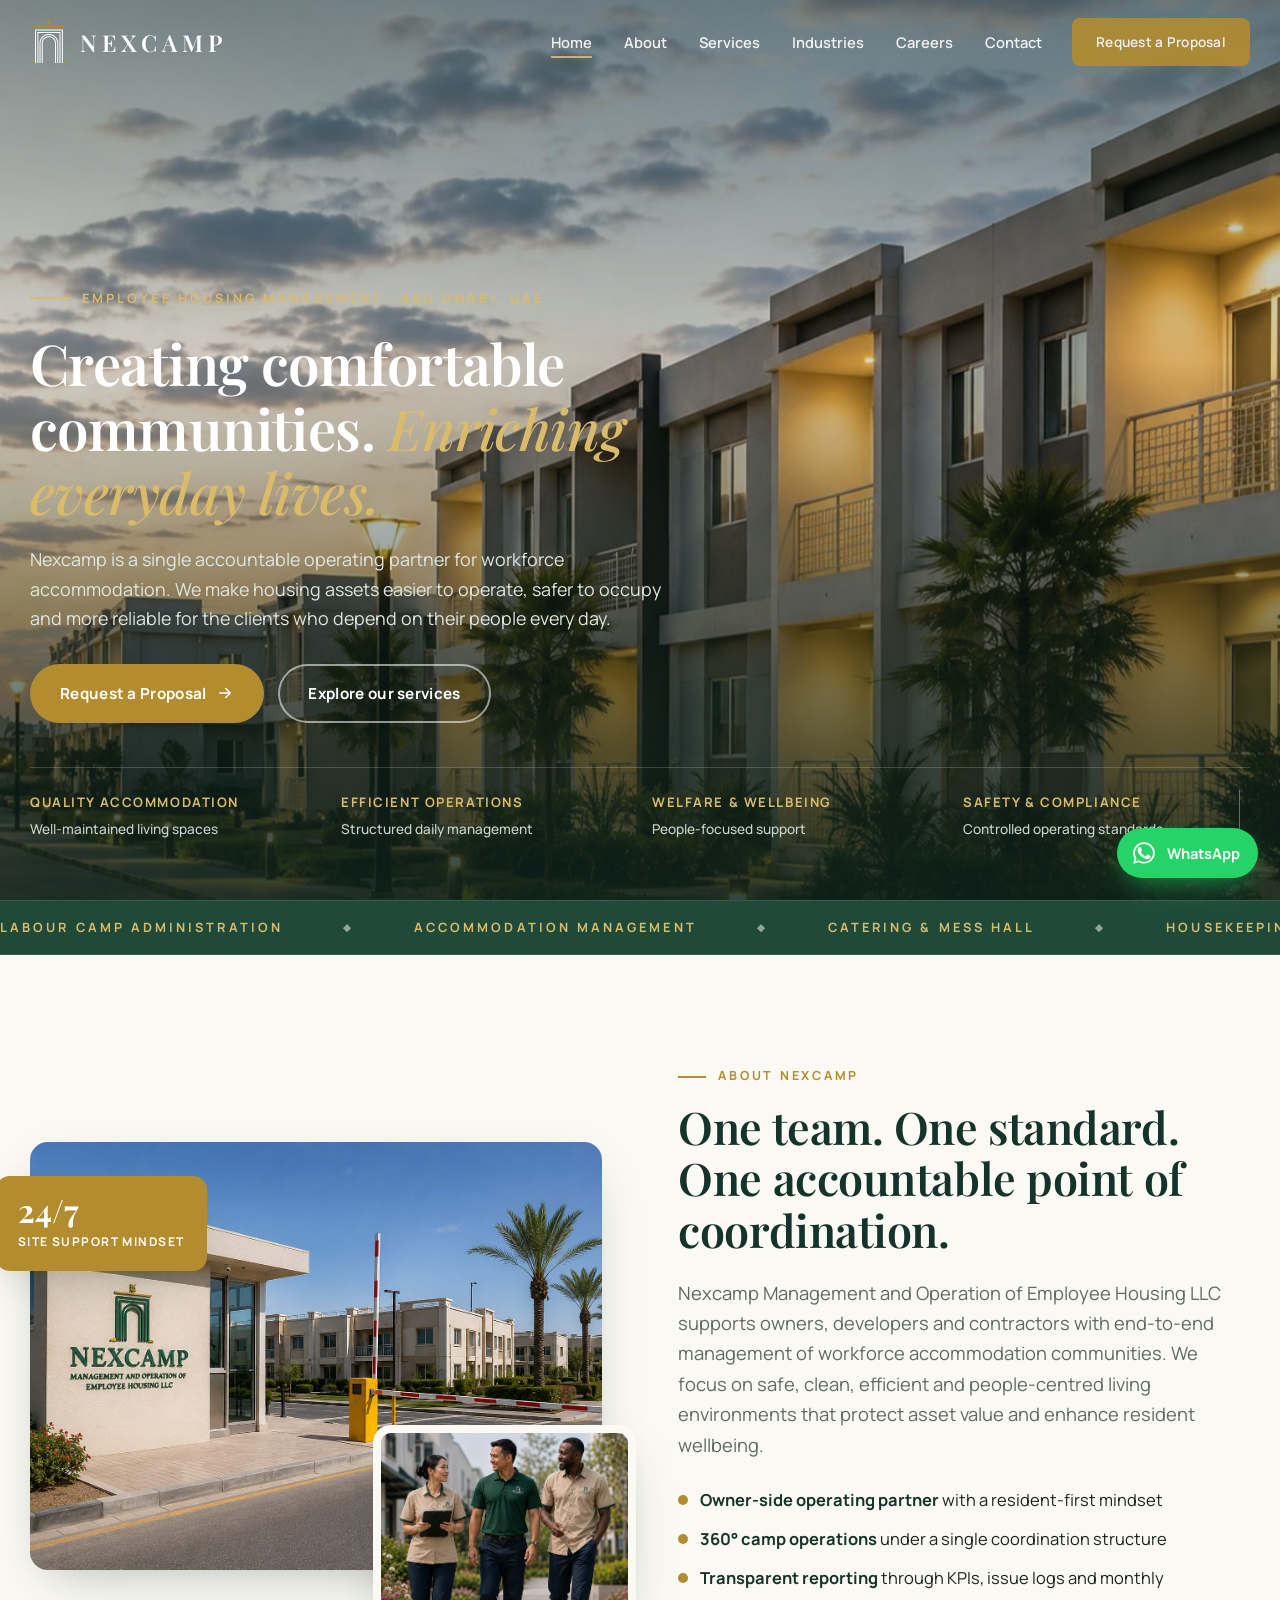
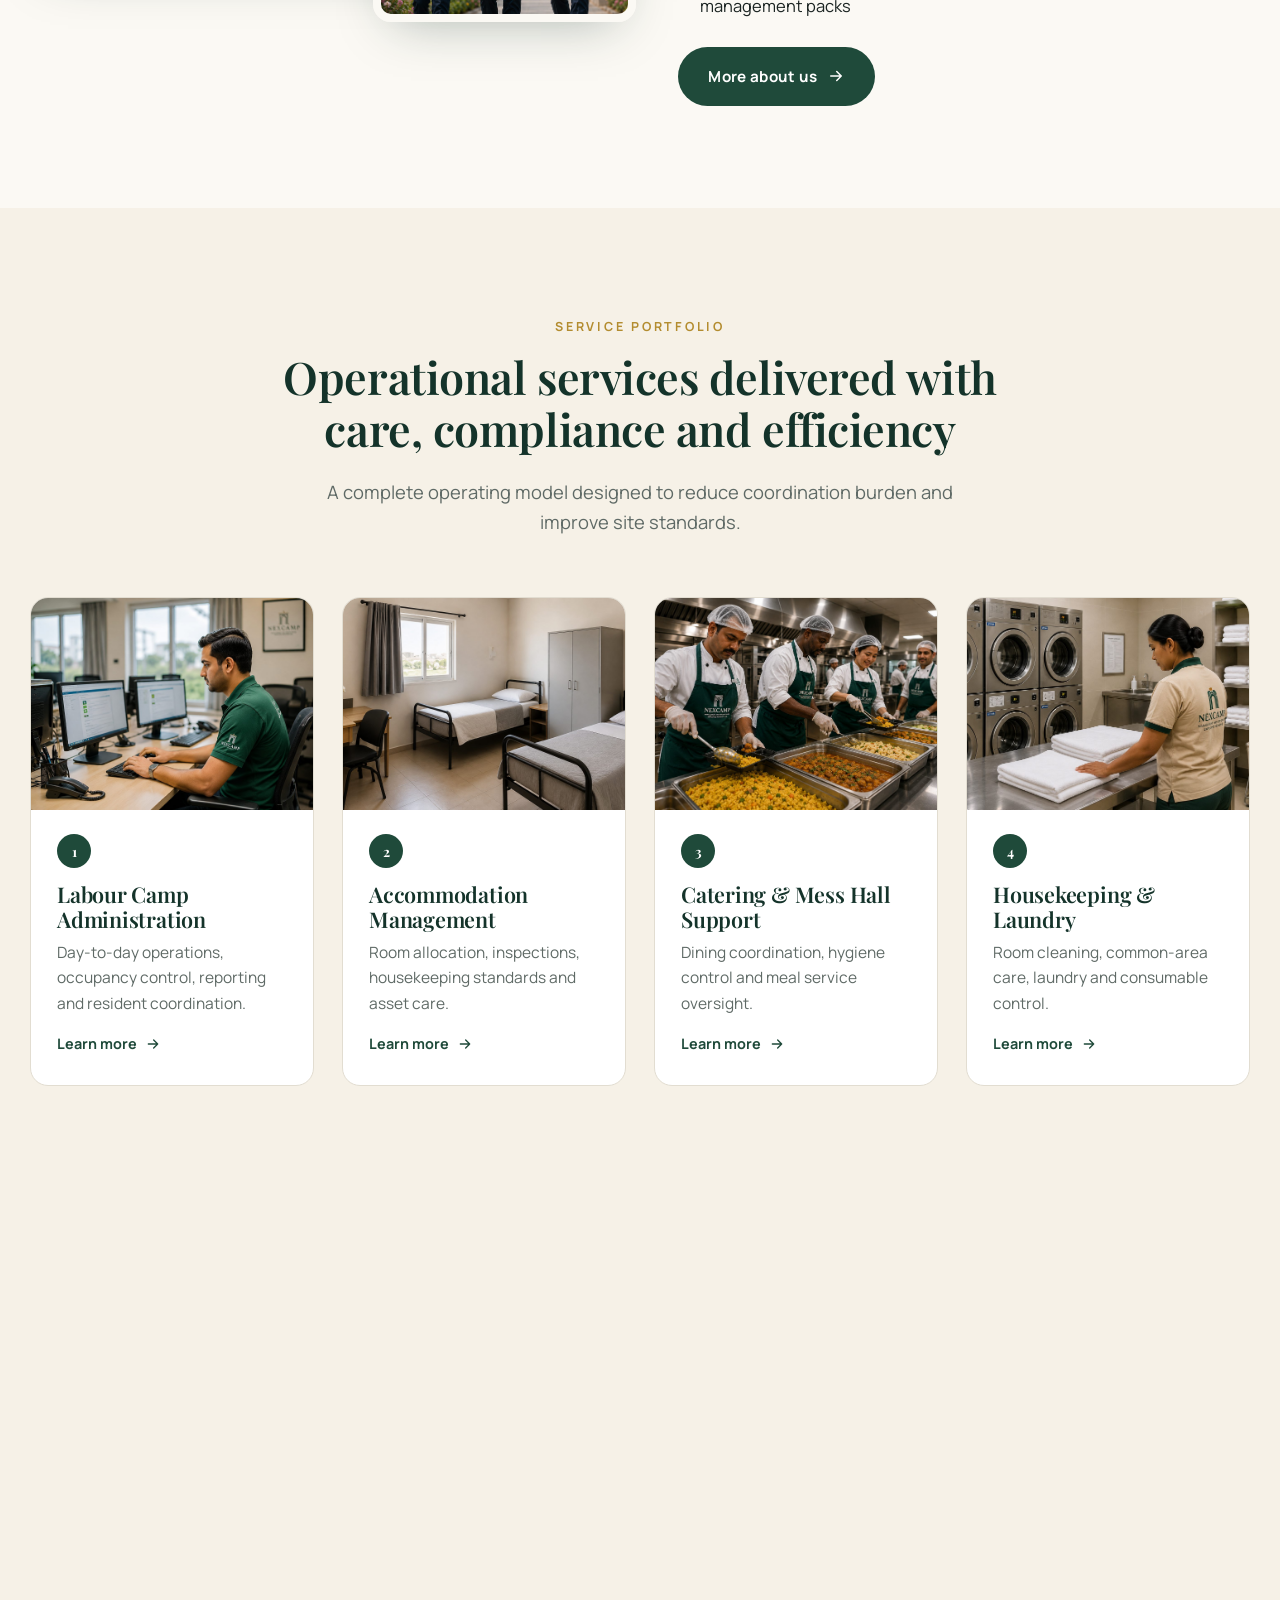
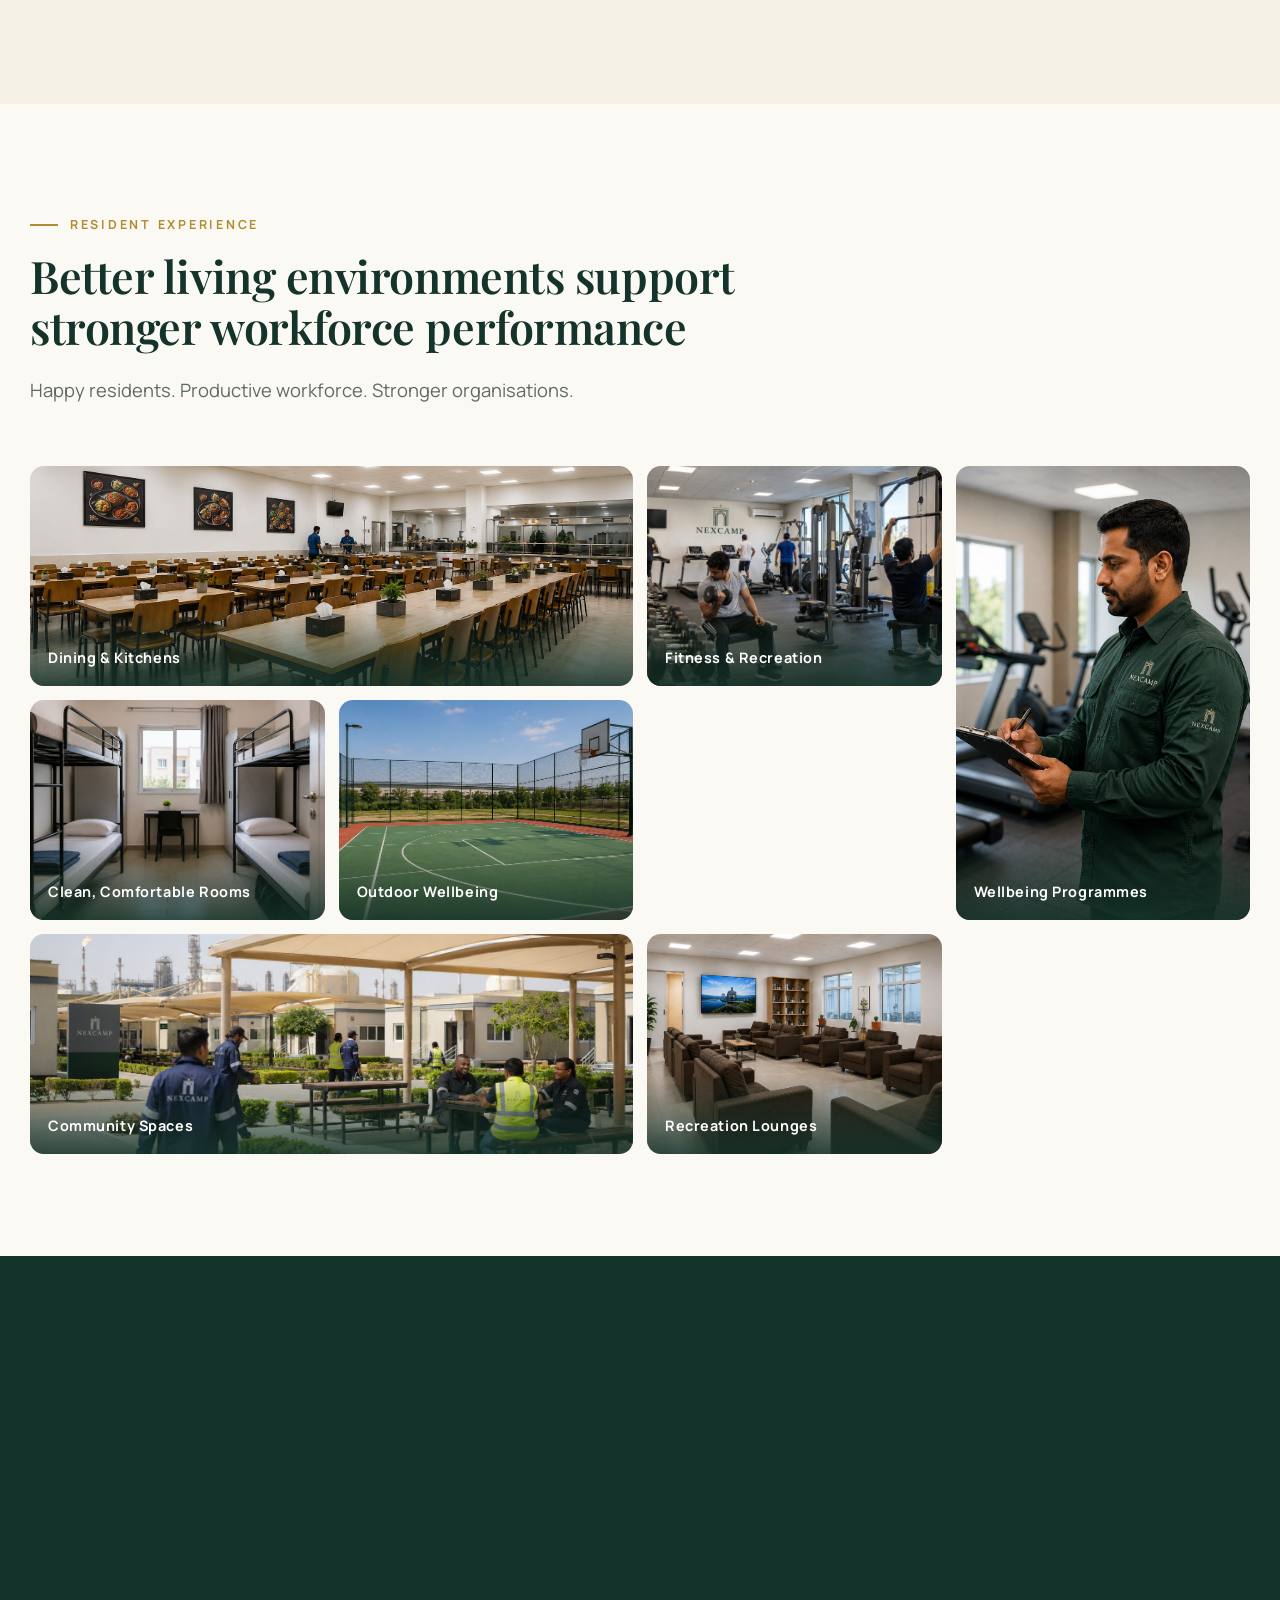
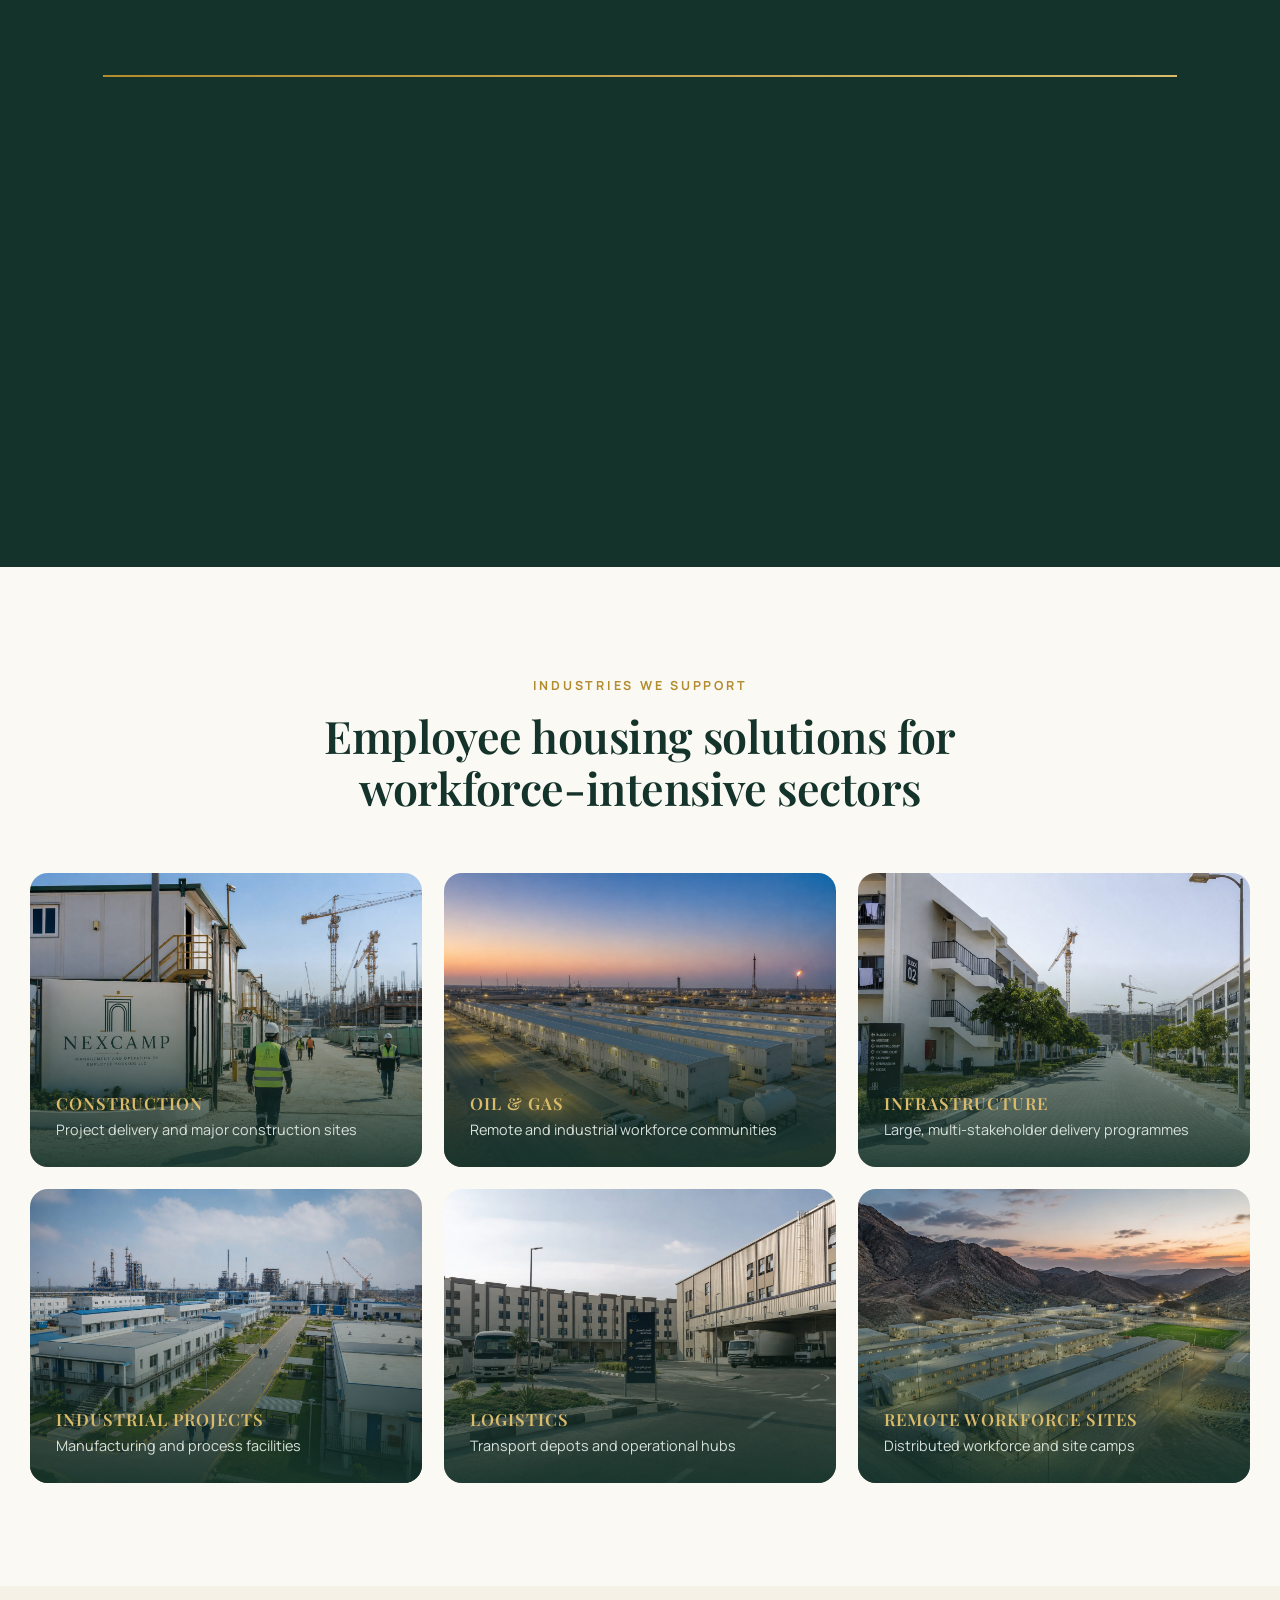
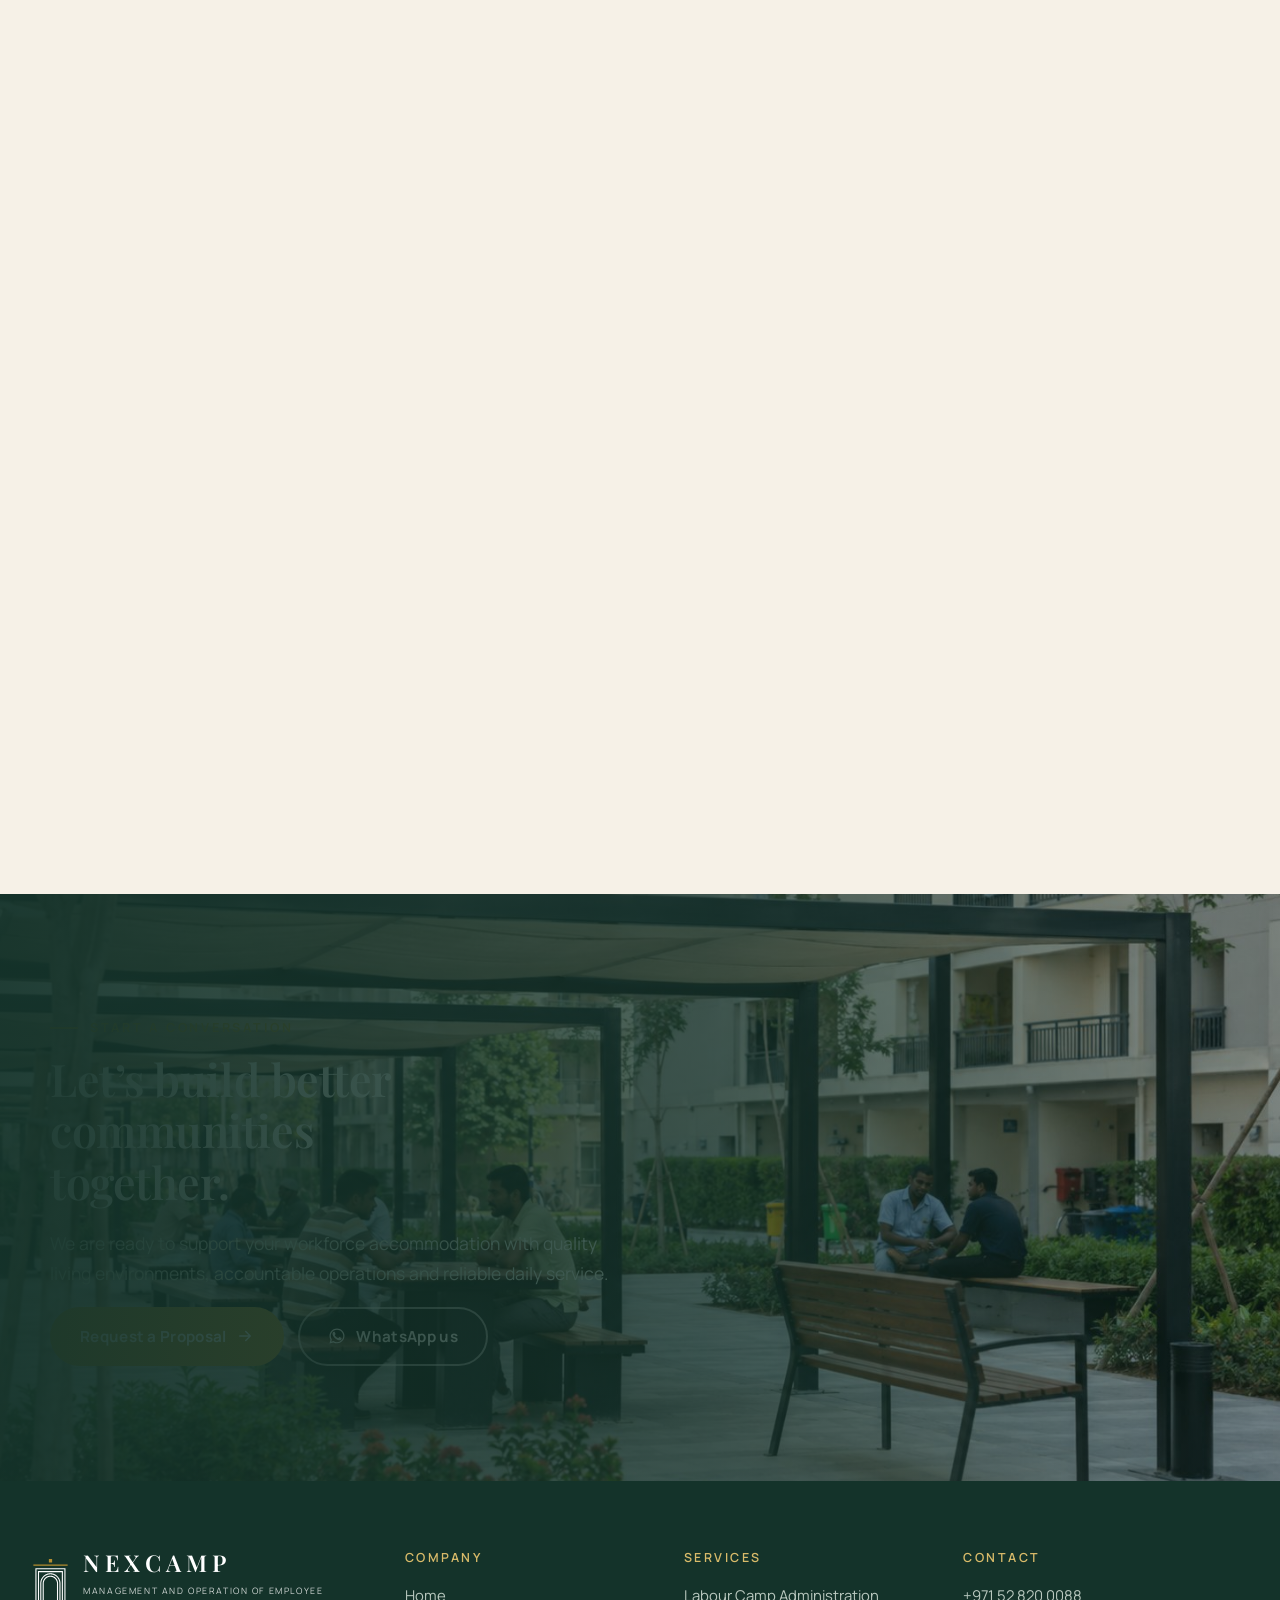
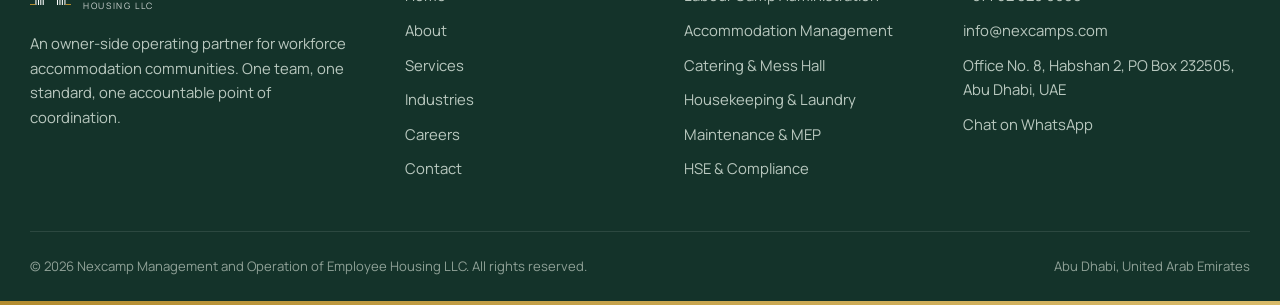
==== commit e6a277df: "Header: show NEXCAMP wordmark only" ====
--- a/index.html
+++ b/index.html
@@ -31,7 +31,7 @@
     <a class="brand" href="index.html" aria-label="Nexcamp home">
       <img class="arch-light" src="img/brand/arch-white.svg" alt="" width="38" height="42">
       <img class="arch-dark" src="img/brand/arch.svg" alt="" width="38" height="42">
-      <span><span class="wordmark">NEXCAMP</span><span class="tagline">Management and Operation of Employee Housing LLC</span></span>
+      <span class="wordmark">NEXCAMP</span>
     </a>
     <nav class="nav" aria-label="Main"><a href="index.html">Home</a><a href="about.html">About</a><a href="services.html">Services</a><a href="industries.html">Industries</a><a href="careers.html">Careers</a><a href="contact.html">Contact</a><a class="btn btn-gold" href="contact.html#enquiry">Request a Proposal</a></nav>
     <button class="burger" aria-label="Open menu" aria-expanded="false"><span></span><span></span><span></span></button>
